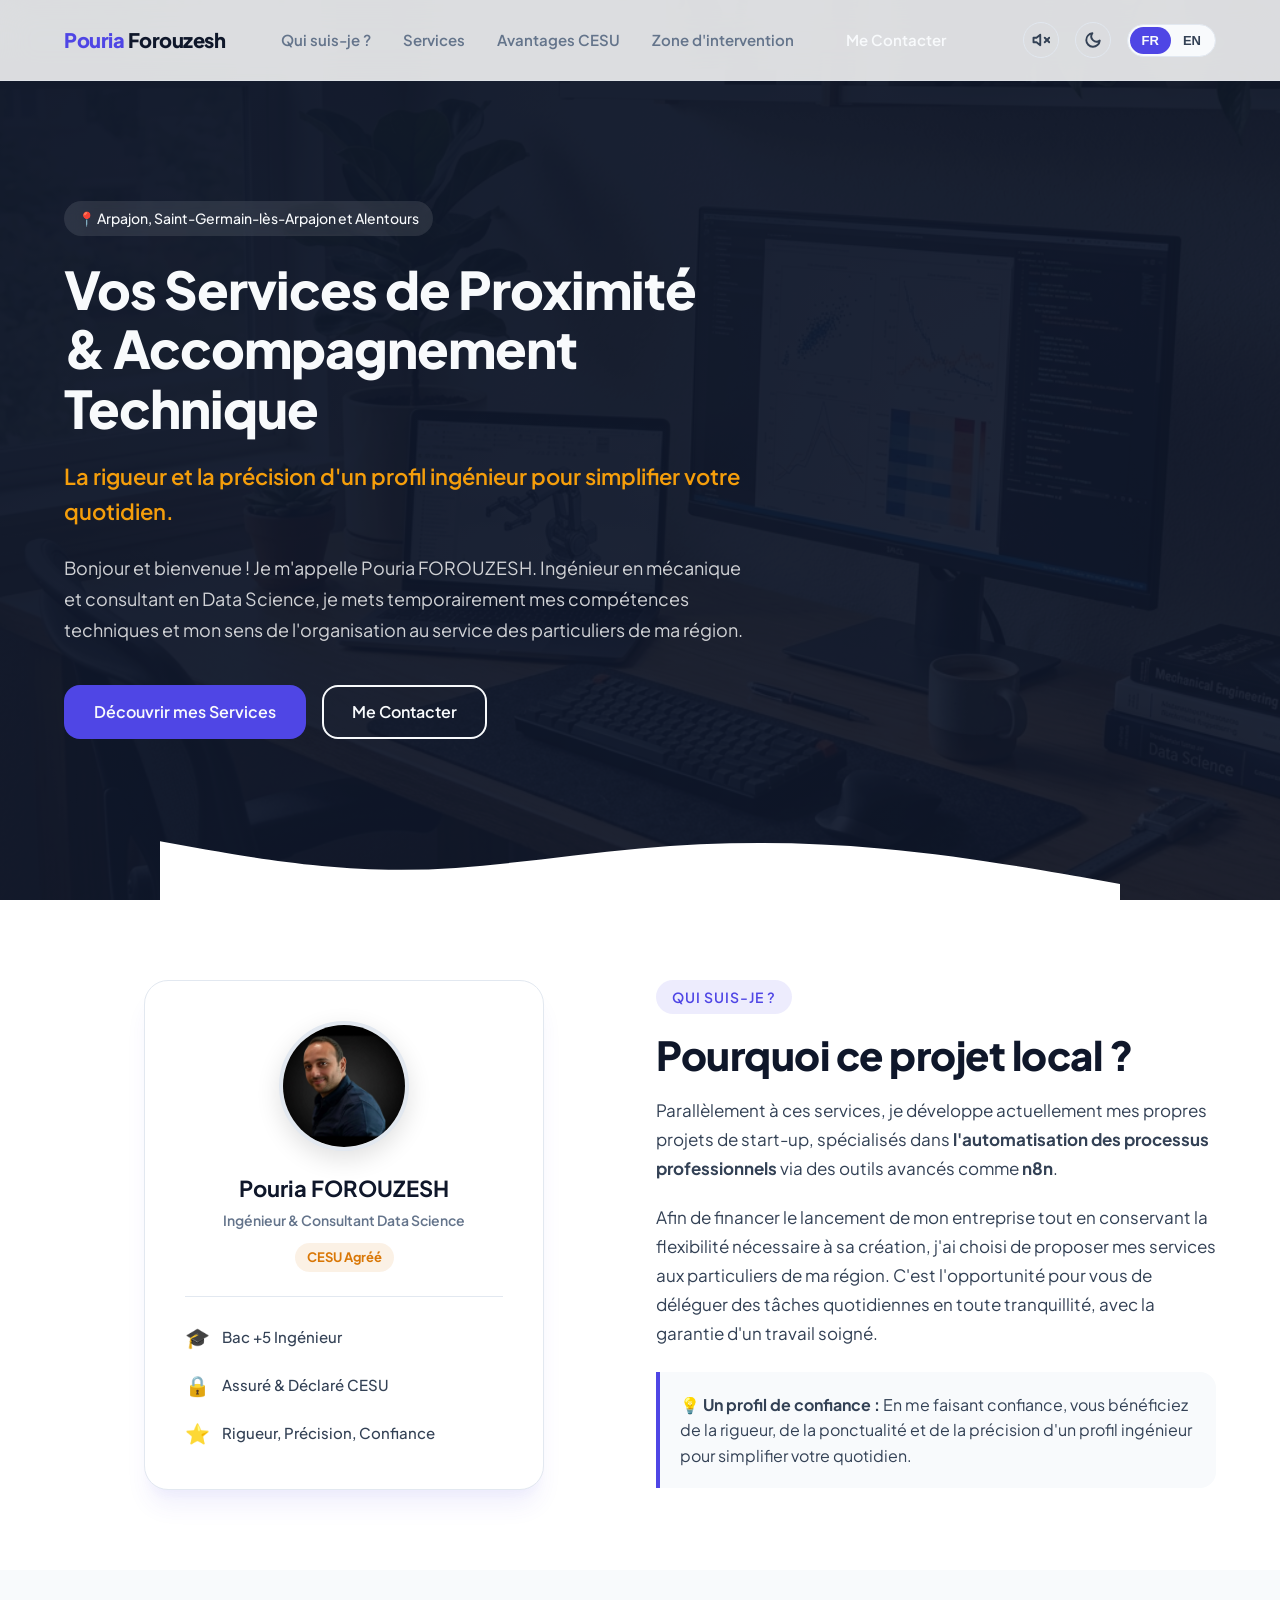
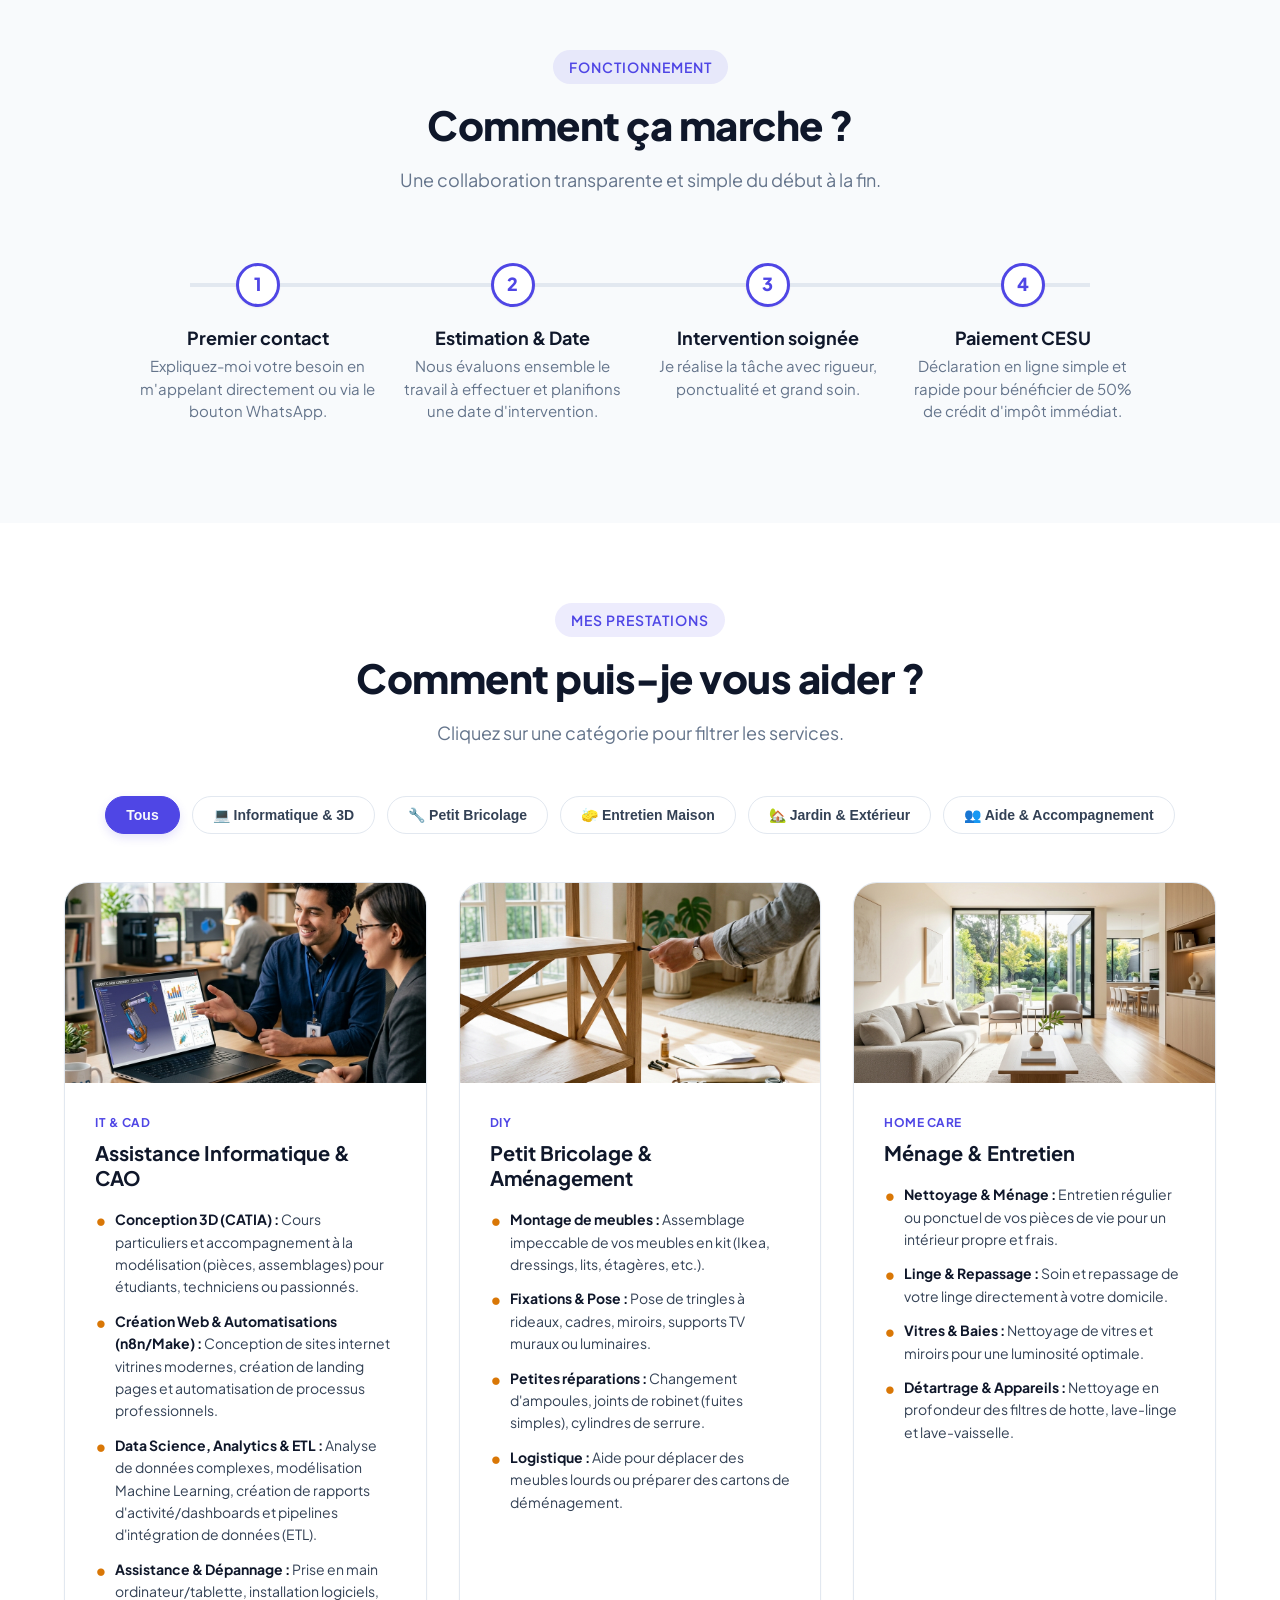
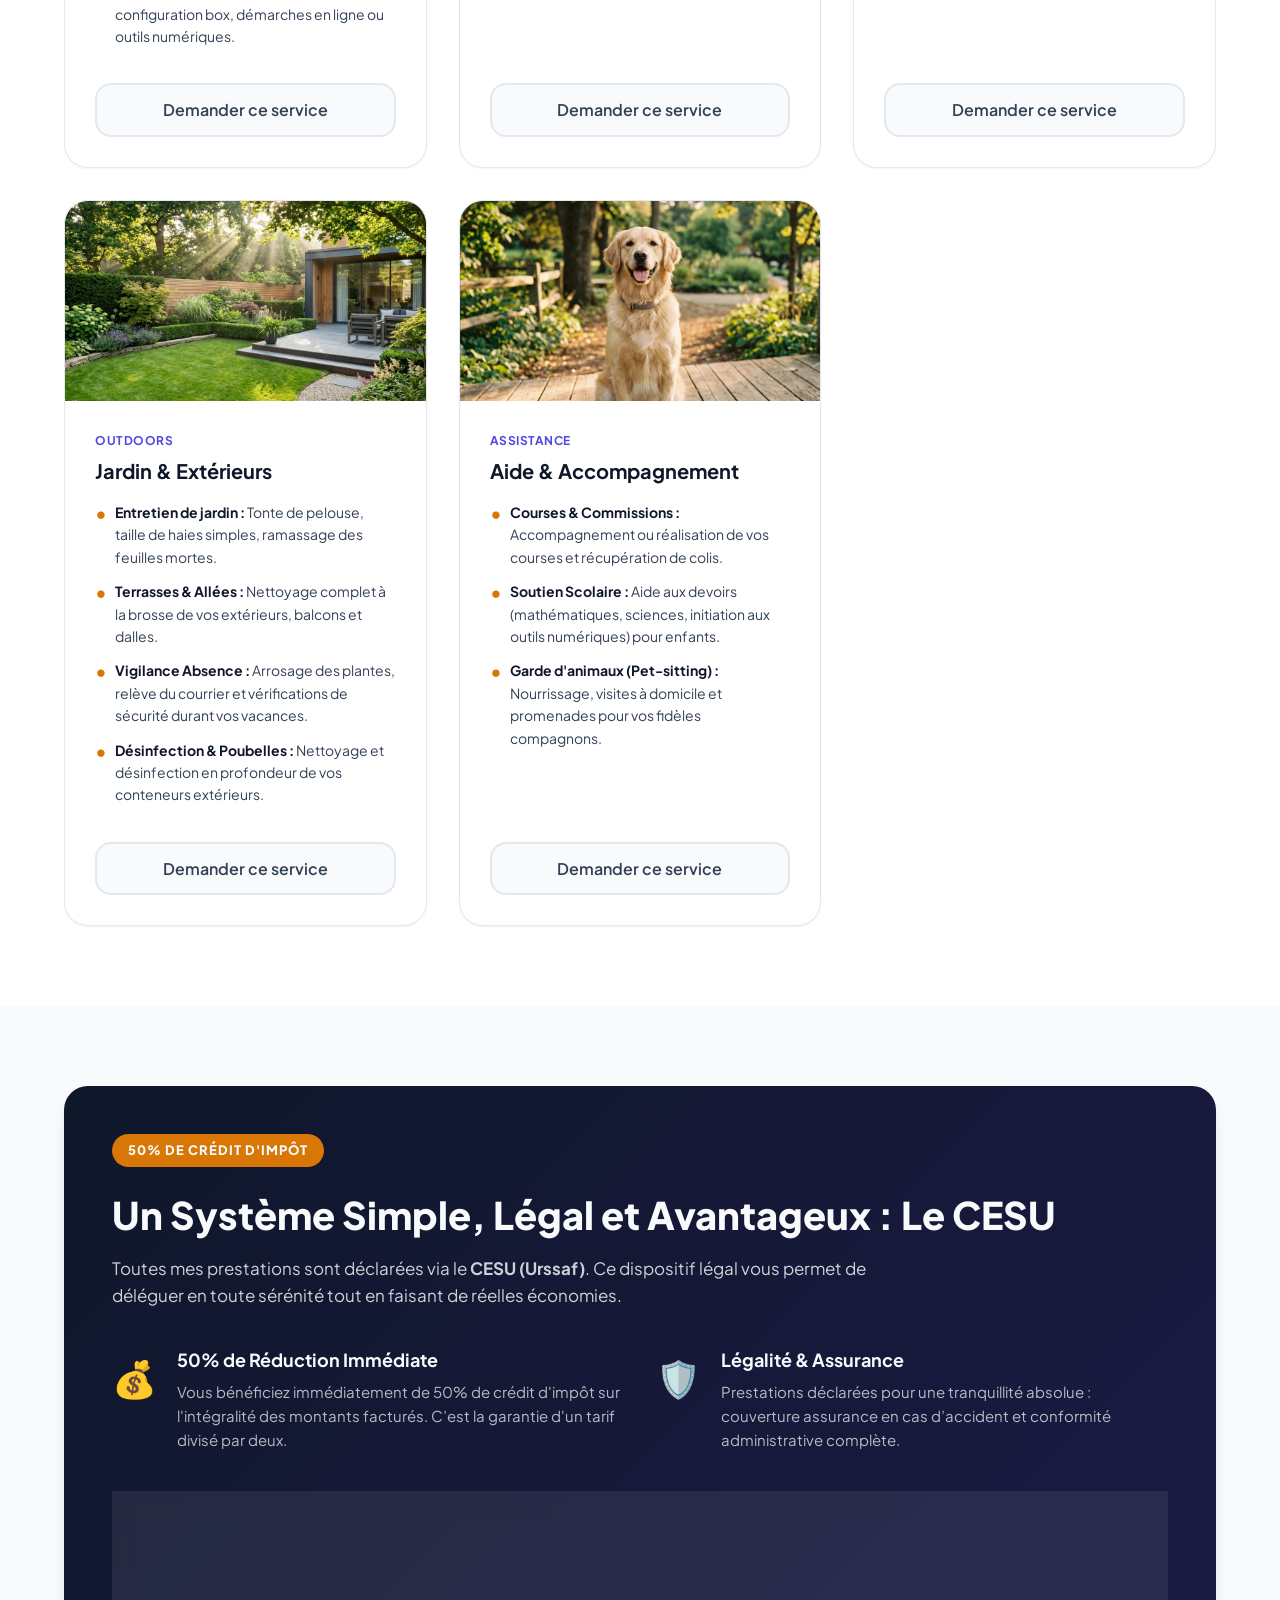
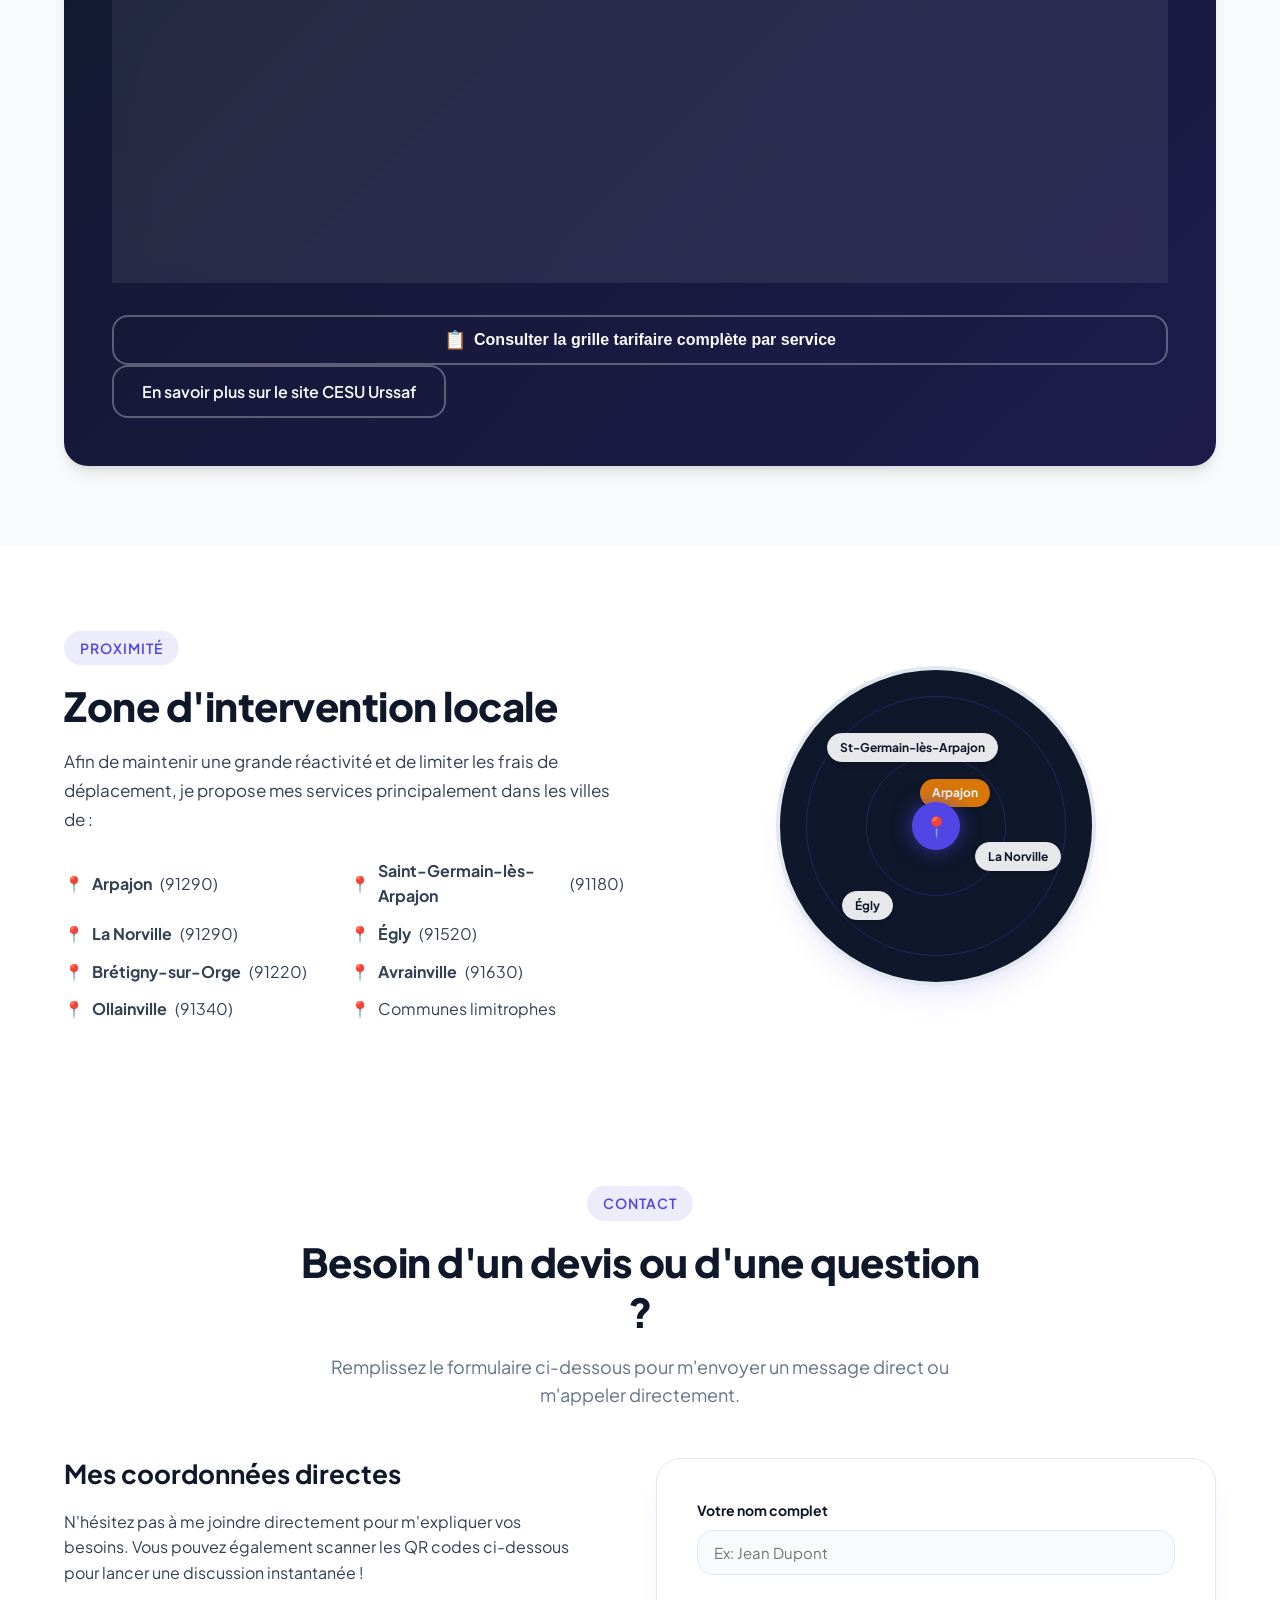
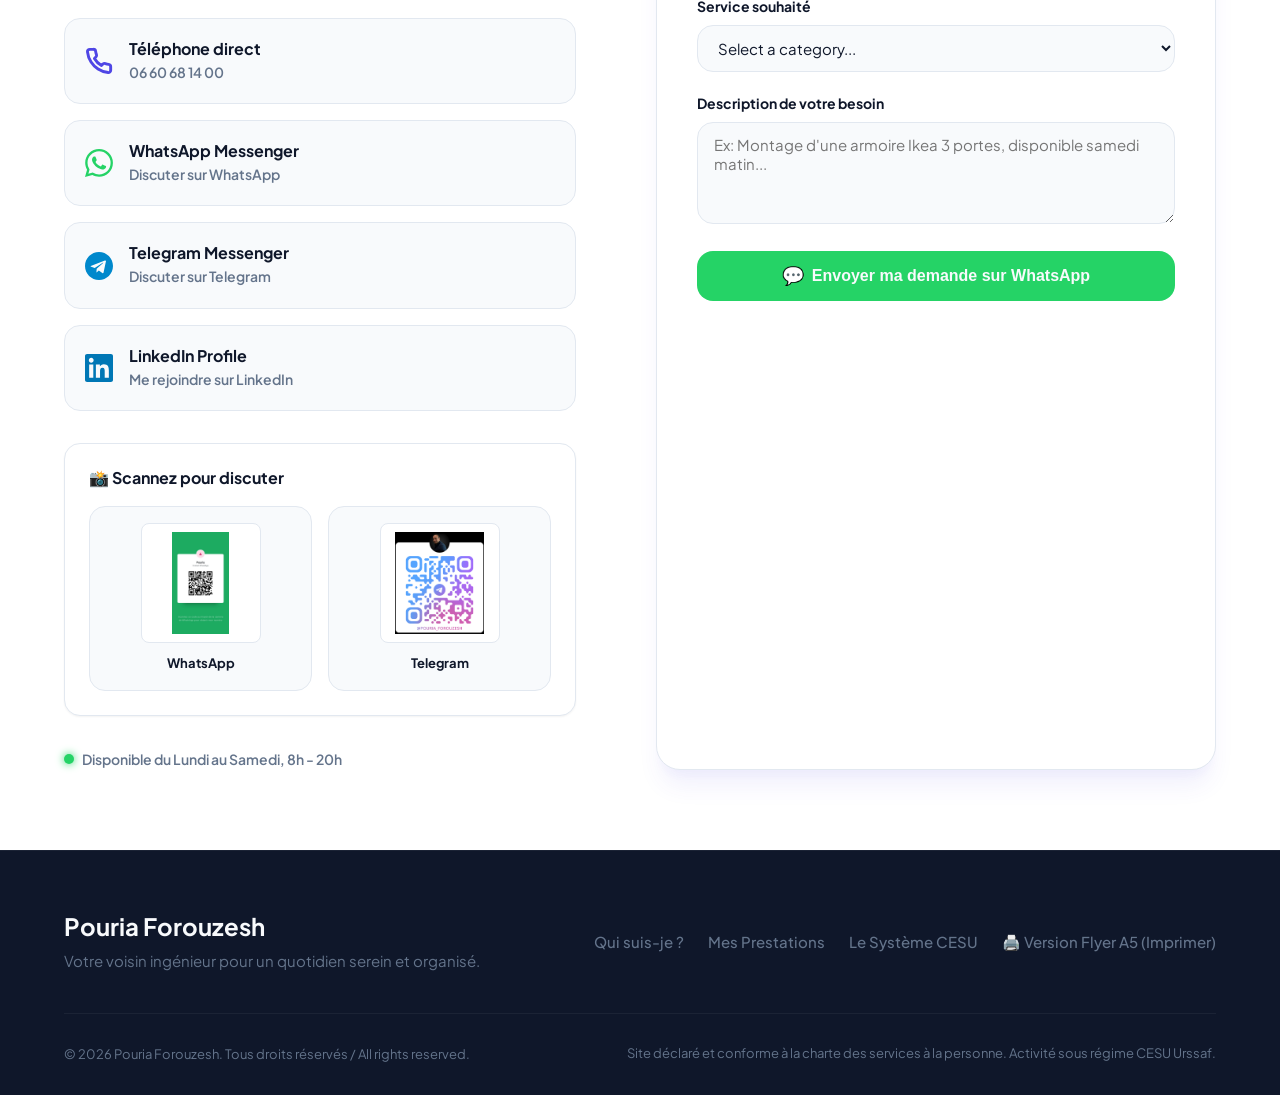
==== index.html @ a8c115af "Add files via upload" ====
<!DOCTYPE html>
<html lang="fr" data-theme="light">
<head>
    <meta charset="UTF-8">
    <meta name="viewport" content="width=device-width, initial-scale=1.0">
    <title>Pouria Forouzesh - Services de Proximité & Accompagnement Technique</title>
    <!-- Meta tags for SEO -->
    <meta name="description" content="Ingénieur en mécanique et Data Scientist proposant des services de proximité : bricolage, assistance informatique, ménage, jardinage et cours CATIA à Arpajon et alentours. 50% de crédit d'impôt (CESU).">
    <meta name="keywords" content="Services à la personne, Bricolage, Informatique, CATIA, Arpajon, Saint-Germain-lès-Arpajon, CESU, Pouria Forouzesh">
    
    <!-- Google Fonts: Plus Jakarta Sans -->
    <link rel="preconnect" href="https://fonts.googleapis.com">
    <link rel="preconnect" href="https://fonts.gstatic.com" crossorigin>
    <link href="https://fonts.googleapis.com/css2?family=Plus+Jakarta+Sans:wght@300;400;500;600;700;800&display=swap" rel="stylesheet">
    
    <!-- Custom CSS -->
    <link rel="stylesheet" href="style.css">
</head>
<body>

    <!-- Background Audio Element (Soft Serene Ambient Track) -->
    <audio id="bg-music" loop>
        <source src="https://www.soundhelix.com/examples/mp3/SoundHelix-Song-8.mp3" type="audio/mpeg">
        <!-- Local fallback path so user can place their own mp3 -->
        <source src="assets/music.mp3" type="audio/mpeg">
    </audio>

    <!-- Header Navigation -->
    <header class="navbar">
        <div class="nav-container">
            <a href="#" class="logo">
                <span class="logo-accent">Pouria</span> Forouzesh
            </a>
            
            <nav class="nav-links">
                <a href="#about" class="lang-fr">Qui suis-je ?</a>
                <a href="#about" class="lang-en">About Me</a>
                
                <a href="#services" class="lang-fr">Services</a>
                <a href="#services" class="lang-en">Services</a>
                
                <a href="#cesu" class="lang-fr">Avantages CESU</a>
                <a href="#cesu" class="lang-en">CESU Benefits</a>
                
                <a href="#area" class="lang-fr">Zone d'intervention</a>
                <a href="#area" class="lang-en">Service Area</a>
                
                <a href="#contact" class="btn btn-sm btn-nav lang-fr">Me Contacter</a>
                <a href="#contact" class="btn btn-sm btn-nav lang-en">Contact Me</a>
            </nav>
            
            <div class="header-controls">
                <!-- Music Player Toggle Button -->
                <button id="music-toggle" class="music-btn" aria-label="Toggle music" onclick="toggleMusic()">
                    <!-- Muted Icon -->
                    <svg class="music-muted-icon" width="18" height="18" viewBox="0 0 24 24" fill="none" stroke="currentColor" stroke-width="2.5" stroke-linecap="round" stroke-linejoin="round">
                        <path d="M11 5L6 9H2v6h4l5 4V5z"></path>
                        <line x1="23" y1="9" x2="17" y2="15"></line>
                        <line x1="17" y1="9" x2="23" y2="15"></line>
                    </svg>
                    <!-- Playing Icon -->
                    <svg class="music-playing-icon" width="18" height="18" viewBox="0 0 24 24" fill="none" stroke="currentColor" stroke-width="2.5" stroke-linecap="round" stroke-linejoin="round">
                        <path d="M11 5L6 9H2v6h4l5 4V5z"></path>
                        <path d="M15.54 8.46a5 5 0 0 1 0 7.07"></path>
                        <path d="M19.07 4.93a10 10 0 0 1 0 14.14"></path>
                    </svg>
                </button>

                <!-- Theme Switcher Button -->
                <button id="theme-toggle" class="theme-btn" aria-label="Toggle theme" onclick="toggleTheme()">
                    <!-- Sun icon for light mode (shown in dark mode) -->
                    <svg class="sun-icon" width="18" height="18" viewBox="0 0 24 24" fill="none" stroke="currentColor" stroke-width="2.5" stroke-linecap="round" stroke-linejoin="round">
                        <circle cx="12" cy="12" r="5"></circle>
                        <line x1="12" y1="1" x2="12" y2="3"></line>
                        <line x1="12" y1="21" x2="12" y2="23"></line>
                        <line x1="4.22" y1="4.22" x2="5.64" y2="5.64"></line>
                        <line x1="18.36" y1="18.36" x2="19.78" y2="19.78"></line>
                        <line x1="1" y1="12" x2="3" y2="12"></line>
                        <line x1="21" y1="12" x2="23" y2="12"></line>
                        <line x1="4.22" y1="19.78" x2="5.64" y2="18.36"></line>
                        <line x1="18.36" y1="5.64" x2="19.78" y2="4.22"></svg>
                    <!-- Moon icon for dark mode (shown in light mode) -->
                    <svg class="moon-icon" width="18" height="18" viewBox="0 0 24 24" fill="none" stroke="currentColor" stroke-width="2.5" stroke-linecap="round" stroke-linejoin="round">
                        <path d="M21 12.79A9 9 0 1 1 11.21 3 7 7 0 0 0 21 12.79z"></path>
                    </svg>
                </button>

                <!-- Language Switcher -->
                <div class="lang-switcher">
                    <button id="lang-fr-btn" class="lang-btn active" onclick="changeLanguage('fr')">FR</button>
                    <button id="lang-en-btn" class="lang-btn" onclick="changeLanguage('en')">EN</button>
                </div>
                
                <!-- Mobile Menu Toggle Button -->
                <button class="mobile-toggle" aria-label="Toggle Menu">
                    <svg width="24" height="24" viewBox="0 0 24 24" fill="none" stroke="currentColor" stroke-width="2" stroke-linecap="round" stroke-linejoin="round">
                        <line x1="3" y1="12" x2="21" y2="12"></line>
                        <line x1="3" y1="6" x2="21" y2="6"></line>
                        <line x1="3" y1="18" x2="21" y2="18"></line>
                    </svg>
                </button>
            </div>
        </div>
    </header>

    <!-- Mobile Navigation Drawer -->
    <div class="mobile-nav">
        <a href="#about" class="lang-fr" onclick="toggleMobileMenu()">Qui suis-je ?</a>
        <a href="#about" class="lang-en" onclick="toggleMobileMenu()">About Me</a>
        
        <a href="#services" class="lang-fr" onclick="toggleMobileMenu()">Services</a>
        <a href="#services" class="lang-en" onclick="toggleMobileMenu()">Services</a>
        
        <a href="#cesu" class="lang-fr" onclick="toggleMobileMenu()">Avantages CESU</a>
        <a href="#cesu" class="lang-en" onclick="toggleMobileMenu()">CESU Benefits</a>
        
        <a href="#area" class="lang-fr" onclick="toggleMobileMenu()">Zone d'intervention</a>
        <a href="#area" class="lang-en" onclick="toggleMobileMenu()">Service Area</a>
        
        <a href="#contact" class="btn lang-fr" onclick="toggleMobileMenu()">Me Contacter</a>
        <a href="#contact" class="btn lang-en" onclick="toggleMobileMenu()">Contact Me</a>
    </div>

    <!-- Hero Section -->
    <section class="hero">
        <div class="hero-bg" style="background-image: linear-gradient(135deg, rgba(15, 23, 42, 0.95) 0%, rgba(15, 23, 42, 0.8) 100%), url('assets/hero.png');"></div>
        <div class="container hero-container">
            <div class="hero-content">
                <div class="hero-badge">
                    <span class="lang-fr">📍 Arpajon, Saint-Germain-lès-Arpajon et Alentours</span>
                    <span class="lang-en">📍 Arpajon, Saint-Germain-lès-Arpajon and Surroundings</span>
                </div>
                
                <h1 class="hero-title lang-fr">Vos Services de Proximité & Accompagnement Technique</h1>
                <h1 class="hero-title lang-en">Your Local Services & Technical Support</h1>
                
                <p class="hero-subtitle lang-fr">La rigueur et la précision d'un profil ingénieur pour simplifier votre quotidien.</p>
                <p class="hero-subtitle lang-en">The rigor and precision of an engineering profile to simplify your daily life.</p>
                
                <p class="hero-text lang-fr">Bonjour et bienvenue ! Je m'appelle Pouria FOROUZESH. Ingénieur en mécanique et consultant en Data Science, je mets temporairement mes compétences techniques et mon sens de l'organisation au service des particuliers de ma région.</p>
                <p class="hero-text lang-en">Hello and welcome! My name is Pouria FOROUZESH. As a mechanical engineer and Data Science consultant, I am temporarily offering my technical skills and organizational sense to support residents in my local area.</p>
                
                <div class="hero-actions">
                    <a href="#services" class="btn btn-primary lang-fr">Découvrir mes Services</a>
                    <a href="#services" class="btn btn-primary lang-en">Discover my Services</a>
                    
                    <a href="#contact" class="btn btn-outline lang-fr">Me Contacter</a>
                    <a href="#contact" class="btn btn-outline lang-en">Contact Me</a>
                </div>
            </div>
        </div>
        <div class="hero-wave">
            <svg viewBox="0 0 1440 120" fill="none" xmlns="http://www.w3.org/2000/svg">
                <path d="M0 32L60 42.7C120 53 240 75 360 74.7C480 75 600 53 720 42.7C840 32 960 32 1080 42.7C1200 53 1320 75 1380 85.3L1440 96V120H1380C1320 120 1200 120 1080 120C960 120 840 120 720 120C600 120 480 120 360 120C240 120 120 120 60 120H0V32Z" fill="var(--bg-color)"/>
            </svg>
        </div>
    </section>

    <!-- About Section (Qui suis-je ?) -->
    <section id="about" class="section about-section">
        <div class="container">
            <div class="grid grid-2">
                <div class="about-visual">
                    <div class="about-card-glow"></div>
                    <div class="about-card">
                        <div class="about-avatar-img">
                            <img class="profile-photo" src="assets/pouria.png" alt="Pouria Forouzesh">
                        </div>
                        <div class="about-credentials">
                            <h3>Pouria FOROUZESH</h3>
                            <p class="lang-fr">Ingénieur & Consultant Data Science</p>
                            <p class="lang-en">Mechanical Engineer & Data Scientist</p>
                            <div class="credentials-badge">CESU Agréé</div>
                        </div>
                        <div class="credentials-details">
                            <div class="detail-item">
                                <span class="detail-icon">🎓</span>
                                <span class="lang-fr">Bac +5 Ingénieur</span>
                                <span class="lang-en">Master of Engineering</span>
                            </div>
                            <div class="detail-item">
                                <span class="detail-icon">🔒</span>
                                <span class="lang-fr">Assuré & Déclaré CESU</span>
                                <span class="lang-en">Insured & Declared CESU</span>
                            </div>
                            <div class="detail-item">
                                <span class="detail-icon">⭐</span>
                                <span class="lang-fr">Rigueur, Précision, Confiance</span>
                                <span class="lang-en">Rigor, Precision, Trust</span>
                            </div>
                        </div>
                    </div>
                </div>
                
                <div class="about-content">
                    <div class="section-badge lang-fr">Qui suis-je ?</div>
                    <div class="section-badge lang-en">Who am I?</div>
                    
                    <h2 class="section-title lang-fr">Pourquoi ce projet local ?</h2>
                    <h2 class="section-title lang-en">Why this local project?</h2>
                    
                    <p class="section-text lang-fr">Parallèlement à ces services, je développe actuellement mes propres projets de start-up, spécialisés dans <strong>l'automatisation des processus professionnels</strong> via des outils avancés comme <strong>n8n</strong>.</p>
                    <p class="section-text lang-en">In parallel with these services, I am currently developing my own startup projects, specializing in <strong>business process automation</strong> using advanced tools like <strong>n8n</strong>.</p>
                    
                    <p class="section-text lang-fr">Afin de financer le lancement de mon entreprise tout en conservant la flexibilité nécessaire à sa création, j'ai choisi de proposer mes services aux particuliers de ma région. C'est l'opportunité pour vous de déléguer des tâches quotidiennes en toute tranquillité, avec la garantie d'un travail soigné.</p>
                    <p class="section-text lang-en">In order to finance the launch of my company while maintaining the flexibility required for its creation, I have chosen to offer my services to residents in my region. This is a great opportunity for you to delegate daily chores with peace of mind, knowing they are in expert hands.</p>
                    
                    <div class="highlight-box">
                        <p class="lang-fr">💡 <strong>Un profil de confiance :</strong> En me faisant confiance, vous bénéficiez de la rigueur, de la ponctualité et de la précision d'un profil ingénieur pour simplifier votre quotidien.</p>
                        <p class="lang-en">💡 <strong>A trustworthy profile:</strong> By placing your trust in me, you benefit from the rigor, punctuality, and precision of an engineering profile to simplify your daily life.</p>
                    </div>
                </div>
            </div>
        </div>
    </section>

    <!-- Timeline / Process Section -->
    <section class="section timeline-section bg-alt">
        <div class="container">
            <div class="section-header">
                <div class="section-badge lang-fr">Fonctionnement</div>
                <div class="section-badge lang-en">How it works</div>
                
                <h2 class="section-title lang-fr">Comment ça marche ?</h2>
                <h2 class="section-title lang-en">Simple 4-Step Process</h2>
                
                <p class="section-subtitle lang-fr">Une collaboration transparente et simple du début à la fin.</p>
                <p class="section-subtitle lang-en">A transparent and straightforward process from start to finish.</p>
            </div>
            
            <div class="timeline-wrapper">
                <div class="timeline-progress"></div>
                <div class="timeline-steps">
                    <!-- Step 1 -->
                    <div class="timeline-step">
                        <div class="step-number">1</div>
                        <h4 class="step-title lang-fr">Premier contact</h4>
                        <h4 class="step-title lang-en">First Contact</h4>
                        <p class="step-desc lang-fr">Expliquez-moi votre besoin en m'appelant directement ou via le bouton WhatsApp.</p>
                        <p class="step-desc lang-en">Explain your needs by calling me directly or using the WhatsApp form below.</p>
                    </div>
                    <!-- Step 2 -->
                    <div class="timeline-step">
                        <div class="step-number">2</div>
                        <h4 class="step-title lang-fr">Estimation & Date</h4>
                        <h4 class="step-title lang-en">Estimation & Date</h4>
                        <p class="step-desc lang-fr">Nous évaluons ensemble le travail à effectuer et planifions une date d'intervention.</p>
                        <p class="step-desc lang-en">We evaluate the work together and schedule a flexible date at your convenience.</p>
                    </div>
                    <!-- Step 3 -->
                    <div class="timeline-step">
                        <div class="step-number">3</div>
                        <h4 class="step-title lang-fr">Intervention soignée</h4>
                        <h4 class="step-title lang-en">Meticulous Work</h4>
                        <p class="step-desc lang-fr">Je réalise la tâche avec rigueur, ponctualité et grand soin.</p>
                        <p class="step-desc lang-en">I execute the task with standard engineering precision and great care.</p>
                    </div>
                    <!-- Step 4 -->
                    <div class="timeline-step">
                        <div class="step-number">4</div>
                        <h4 class="step-title lang-fr">Paiement CESU</h4>
                        <h4 class="step-title lang-en">CESU Payment</h4>
                        <p class="step-desc lang-fr">Déclaration en ligne simple et rapide pour bénéficier de 50% de crédit d'impôt immédiat.</p>
                        <p class="step-desc lang-en">Simple online registration to benefit from an immediate 50% tax credit.</p>
                    </div>
                </div>
            </div>
        </div>
    </section>

    <!-- Services Section -->
    <section id="services" class="section services-section">
        <div class="container">
            <div class="section-header">
                <div class="section-badge lang-fr">Mes Prestations</div>
                <div class="section-badge lang-en">My Services</div>
                
                <h2 class="section-title lang-fr">Comment puis-je vous aider ?</h2>
                <h2 class="section-title lang-en">How can I help you?</h2>
                
                <p class="section-subtitle lang-fr">Cliquez sur une catégorie pour filtrer les services.</p>
                <p class="section-subtitle lang-en">Click on a category to filter the services.</p>
            </div>
            
            <!-- Category Filter Controls -->
            <div class="services-filter">
                <button class="filter-btn active" data-filter="all">
                    <span class="lang-fr">Tous</span><span class="lang-en">All</span>
                </button>
                <button class="filter-btn" data-filter="tech">
                    <span class="lang-fr">💻 Informatique & 3D</span><span class="lang-en">💻 IT & 3D Design</span>
                </button>
                <button class="filter-btn" data-filter="diy">
                    <span class="lang-fr">🔧 Petit Bricolage</span><span class="lang-en">🔧 DIY & Fitting</span>
                </button>
                <button class="filter-btn" data-filter="cleaning">
                    <span class="lang-fr">🧽 Entretien Maison</span><span class="lang-en">🧽 Cleaning & Care</span>
                </button>
                <button class="filter-btn" data-filter="garden">
                    <span class="lang-fr">🏡 Jardin & Extérieur</span><span class="lang-en">🏡 Garden & Outdoors</span>
                </button>
                <button class="filter-btn" data-filter="help">
                    <span class="lang-fr">👥 Aide & Accompagnement</span><span class="lang-en">👥 Assistance & Pets</span>
                </button>
            </div>
            
            <!-- Services Grid -->
            <div class="services-grid">
                
                <!-- 1. Formations & Assistance Informatique -->
                <div class="service-card" data-category="tech">
                    <div class="service-img" style="background-image: url('assets/service_it.png');"></div>
                    <div class="service-body">
                        <div class="service-category-tag">IT & CAD</div>
                        
                        <h3 class="service-card-title lang-fr">Assistance Informatique & CAO</h3>
                        <h3 class="service-card-title lang-en">IT Assistance & CAD</h3>
                        
                        <ul class="service-list">
                            <li>
                                <strong class="lang-fr">Conception 3D (CATIA) :</strong>
                                <strong class="lang-en">3D Design (CATIA):</strong>
                                <span class="lang-fr">Cours particuliers et accompagnement à la modélisation (pièces, assemblages) pour étudiants, techniciens ou passionnés.</span>
                                <span class="lang-en">Private tutoring and guidance in 3D modeling (parts, assemblies) for students, technicians, or hobbyists.</span>
                            </li>
                            <li>
                                <strong class="lang-fr">Création Web & Automatisations (n8n/Make) :</strong>
                                <strong class="lang-en">Web Design & Automations (n8n/Make):</strong>
                                <span class="lang-fr">Conception de sites internet vitrines modernes, création de landing pages et automatisation de processus professionnels.</span>
                                <span class="lang-en">Design of modern showcase websites, landing pages, and business workflow automations.</span>
                            </li>
                            <li>
                                <strong class="lang-fr">Data Science, Analytics & ETL :</strong>
                                <strong class="lang-en">Data Science, Analytics & ETL:</strong>
                                <span class="lang-fr">Analyse de données complexes, modélisation Machine Learning, création de rapports d'activité/dashboards et pipelines d'intégration de données (ETL).</span>
                                <span class="lang-en">Complex data analysis, Machine Learning modeling, dashboarding/reporting, and data integration pipelines (ETL).</span>
                            </li>
                            <li>
                                <strong class="lang-fr">Assistance & Dépannage :</strong>
                                <strong class="lang-en">Support & Troubleshooting:</strong>
                                <span class="lang-fr">Prise en main ordinateur/tablette, installation logiciels, configuration box, démarches en ligne ou outils numériques.</span>
                                <span class="lang-en">Computer/tablet setup, software installation, internet box configuration, online administrative support, or digital tools.</span>
                            </li>
                        </ul>
                        
                        <a href="#contact" class="btn btn-card lang-fr" onclick="selectService('Assistance Informatique & CAO / IT & CAD Assistance')">Demander ce service</a>
                        <a href="#contact" class="btn btn-card lang-en" onclick="selectService('Assistance Informatique & CAO / IT & CAD Assistance')">Request this service</a>
                    </div>
                </div>

                <!-- 2. Petit Bricolage & Aménagement -->
                <div class="service-card" data-category="diy">
                    <div class="service-img" style="background-image: url('assets/service_diy.png');"></div>
                    <div class="service-body">
                        <div class="service-category-tag">DIY</div>
                        
                        <h3 class="service-card-title lang-fr">Petit Bricolage & Aménagement</h3>
                        <h3 class="service-card-title lang-en">Small DIY & Fitting</h3>
                        
                        <ul class="service-list">
                            <li>
                                <strong class="lang-fr">Montage de meubles :</strong>
                                <strong class="lang-en">Furniture assembly:</strong>
                                <span class="lang-fr">Assemblage impeccable de vos meubles en kit (Ikea, dressings, lits, étagères, etc.).</span>
                                <span class="lang-en">Flawless assembly of flat-pack furniture (Ikea, closets, beds, shelves, etc.).</span>
                            </li>
                            <li>
                                <strong class="lang-fr">Fixations & Pose :</strong>
                                <strong class="lang-en">Fixings & Installations:</strong>
                                <span class="lang-fr">Pose de tringles à rideaux, cadres, miroirs, supports TV muraux ou luminaires.</span>
                                <span class="lang-en">Hanging curtain rods, frames, mirrors, TV wall mounts, or light fixtures.</span>
                            </li>
                            <li>
                                <strong class="lang-fr">Petites réparations :</strong>
                                <strong class="lang-en">Small repairs:</strong>
                                <span class="lang-fr">Changement d'ampoules, joints de robinet (fuites simples), cylindres de serrure.</span>
                                <span class="lang-en">Replacing light bulbs, tap washers (simple leaks), lock cylinders.</span>
                            </li>
                            <li>
                                <strong class="lang-fr">Logistique :</strong>
                                <strong class="lang-en">Logistics:</strong>
                                <span class="lang-fr">Aide pour déplacer des meubles lourds ou préparer des cartons de déménagement.</span>
                                <span class="lang-en">Help moving heavy furniture or preparing moving boxes.</span>
                            </li>
                        </ul>
                        
                        <a href="#contact" class="btn btn-card lang-fr" onclick="selectService('Petit Bricolage & Aménagement / Small DIY')">Demander ce service</a>
                        <a href="#contact" class="btn btn-card lang-en" onclick="selectService('Petit Bricolage & Aménagement / Small DIY')">Request this service</a>
                    </div>
                </div>

                <!-- 3. Ménage & Entretien de la Maison -->
                <div class="service-card" data-category="cleaning">
                    <div class="service-img" style="background-image: url('assets/service_cleaning.png');"></div>
                    <div class="service-body">
                        <div class="service-category-tag">Home Care</div>
                        
                        <h3 class="service-card-title lang-fr">Ménage & Entretien</h3>
                        <h3 class="service-card-title lang-en">Home Cleaning & Care</h3>
                        
                        <ul class="service-list">
                            <li>
                                <strong class="lang-fr">Nettoyage & Ménage :</strong>
                                <strong class="lang-en">Regular Cleaning:</strong>
                                <span class="lang-fr">Entretien régulier ou ponctuel de vos pièces de vie pour un intérieur propre et frais.</span>
                                <span class="lang-en">Regular or one-off maintenance of your living spaces for a clean interior.</span>
                            </li>
                            <li>
                                <strong class="lang-fr">Linge & Repassage :</strong>
                                <strong class="lang-en">Laundry & Ironing:</strong>
                                <span class="lang-fr">Soin et repassage de votre linge directement à votre domicile.</span>
                                <span class="lang-en">Washing and ironing care for your linen directly at your home.</span>
                            </li>
                            <li>
                                <strong class="lang-fr">Vitres & Baies :</strong>
                                <strong class="lang-en">Windows & Glass:</strong>
                                <span class="lang-fr">Nettoyage de vitres et miroirs pour une luminosité optimale.</span>
                                <span class="lang-en">Cleaning windows, glass surfaces, and mirrors for maximum light.</span>
                            </li>
                            <li>
                                <strong class="lang-fr">Détartrage & Appareils :</strong>
                                <strong class="lang-en">Appliance maintenance:</strong>
                                <span class="lang-fr">Nettoyage en profondeur des filtres de hotte, lave-linge et lave-vaisselle.</span>
                                <span class="lang-en">Deep cleaning and descaling of filters, washing machines, and dishwashers.</span>
                            </li>
                        </ul>
                        
                        <a href="#contact" class="btn btn-card lang-fr" onclick="selectService('Ménage & Entretien / Home Cleaning')">Demander ce service</a>
                        <a href="#contact" class="btn btn-card lang-en" onclick="selectService('Ménage & Entretien / Home Cleaning')">Request this service</a>
                    </div>
                </div>

                <!-- 4. Jardin, Extérieurs & Absences -->
                <div class="service-card" data-category="garden">
                    <div class="service-img" style="background-image: url('assets/service_gardening.png');"></div>
                    <div class="service-body">
                        <div class="service-category-tag">Outdoors</div>
                        
                        <h3 class="service-card-title lang-fr">Jardin & Extérieurs</h3>
                        <h3 class="service-card-title lang-en">Garden & Outdoors</h3>
                        
                        <ul class="service-list">
                            <li>
                                <strong class="lang-fr">Entretien de jardin :</strong>
                                <strong class="lang-en">Garden care:</strong>
                                <span class="lang-fr">Tonte de pelouse, taille de haies simples, ramassage des feuilles mortes.</span>
                                <span class="lang-en">Mowing lawns, simple hedge trimming, and clearing dead leaves.</span>
                            </li>
                            <li>
                                <strong class="lang-fr">Terrasses & Allées :</strong>
                                <strong class="lang-en">Terraces & Pathways:</strong>
                                <span class="lang-fr">Nettoyage complet à la brosse de vos extérieurs, balcons et dalles.</span>
                                <span class="lang-en">Thorough brush cleaning of balconies, terraces, and backyard pathways.</span>
                            </li>
                            <li>
                                <strong class="lang-fr">Vigilance Absence :</strong>
                                <strong class="lang-en">Holiday Watch:</strong>
                                <span class="lang-fr">Arrosage des plantes, relève du courrier et vérifications de sécurité durant vos vacances.</span>
                                <span class="lang-en">Watering house plants, collecting mail, and checking home security during your holidays.</span>
                            </li>
                            <li>
                                <strong class="lang-fr">Désinfection & Poubelles :</strong>
                                <strong class="lang-en">Trash Can Hygiene:</strong>
                                <span class="lang-fr">Nettoyage et désinfection en profondeur de vos conteneurs extérieurs.</span>
                                <span class="lang-en">Deep cleaning and sanitization of your outdoor bins.</span>
                            </li>
                        </ul>
                        
                        <a href="#contact" class="btn btn-card lang-fr" onclick="selectService('Jardin & Extérieurs / Garden & Outdoors')">Demander ce service</a>
                        <a href="#contact" class="btn btn-card lang-en" onclick="selectService('Jardin & Extérieurs / Garden & Outdoors')">Request this service</a>
                    </div>
                </div>

                <!-- 5. Aide & Accompagnement -->
                <div class="service-card" data-category="help">
                    <div class="service-img" style="background-image: url('assets/service_petsitting.png');"></div>
                    <div class="service-body">
                        <div class="service-category-tag">Assistance</div>
                        
                        <h3 class="service-card-title lang-fr">Aide & Accompagnement</h3>
                        <h3 class="service-card-title lang-en">Assistance & Support</h3>
                        
                        <ul class="service-list">
                            <li>
                                <strong class="lang-fr">Courses & Commissions :</strong>
                                <strong class="lang-en">Errands & Delivery:</strong>
                                <span class="lang-fr">Accompagnement ou réalisation de vos courses et récupération de colis.</span>
                                <span class="lang-en">Accompanying you or running grocery runs, and picking up packages.</span>
                            </li>
                            <li>
                                <strong class="lang-fr">Soutien Scolaire :</strong>
                                <strong class="lang-en">Academic Tutoring:</strong>
                                <span class="lang-fr">Aide aux devoirs (mathématiques, sciences, initiation aux outils numériques) pour enfants.</span>
                                <span class="lang-en">Homework support (mathematics, science, introduction to IT tools) for children.</span>
                            </li>
                            <li>
                                <strong class="lang-fr">Garde d'animaux (Pet-sitting) :</strong>
                                <strong class="lang-en">Pet Sitting:</strong>
                                <span class="lang-fr">Nourrissage, visites à domicile et promenades pour vos fidèles compagnons.</span>
                                <span class="lang-en">Home visits, feeding, and daily walking for your beloved pets.</span>
                            </li>
                        </ul>
                        
                        <a href="#contact" class="btn btn-card lang-fr" onclick="selectService('Aide & Accompagnement / Local Assistance')">Demander ce service</a>
                        <a href="#contact" class="btn btn-card lang-en" onclick="selectService('Aide & Accompagnement / Local Assistance')">Request this service</a>
                    </div>
                </div>
                
            </div>
        </div>
    </section>

    <!-- CESU Advantages & Calculator Section -->
    <section id="cesu" class="section cesu-section bg-alt">
        <div class="container">
            <div class="cesu-card">
                <div class="cesu-badge">50% de crédit d'impôt</div>
                
                <h2 class="cesu-title lang-fr">Un Système Simple, Légal et Avantageux : Le CESU</h2>
                <h2 class="cesu-title lang-en">A Simple, Legal, and Smart System: CESU</h2>
                
                <p class="cesu-text lang-fr">Toutes mes prestations sont déclarées via le <strong>CESU (Urssaf)</strong>. Ce dispositif légal vous permet de déléguer en toute sérénité tout en faisant de réelles économies.</p>
                <p class="cesu-text lang-en">All my services are declared through the <strong>CESU (Urssaf)</strong>. This legal framework lets you delegate your tasks with peace of mind while securing real savings.</p>
                
                <div class="grid grid-2 cesu-features">
                    <div class="cesu-feature-item">
                        <span class="feature-icon">💰</span>
                        <div>
                            <h4 class="lang-fr">50% de Réduction Immédiate</h4>
                            <h4 class="lang-en">Immediate 50% Tax Credit</h4>
                            <p class="lang-fr">Vous bénéficiez immédiatement de 50% de crédit d'impôt sur l'intégralité des montants facturés. C’est la garantie d'un tarif divisé par deux.</p>
                            <p class="lang-en">You instantly benefit from a 50% tax credit on the entire invoiced amount. Your final cost is literally cut in half.</p>
                        </div>
                    </div>
                    <div class="cesu-feature-item">
                        <span class="feature-icon">🛡️</span>
                        <div>
                            <h4 class="lang-fr">Légalité & Assurance</h4>
                            <h4 class="lang-en">100% Legal & Insured</h4>
                            <p class="lang-fr">Prestations déclarées pour une tranquillité absolue : couverture assurance en cas d’accident et conformité administrative complète.</p>
                            <p class="lang-en">Services are fully declared, granting you full coverage, legal compliance, and total administrative ease.</p>
                        </div>
                    </div>
                </div>

                <!-- Interactive Savings Calculator -->
                <div class="calculator-wrapper">
                    <div class="calculator-container">
                        <h3 class="calculator-title">
                            <span class="lang-fr">🧮 Estimez vos coûts et économies</span>
                            <span class="lang-en">🧮 Estimate your costs & savings</span>
                        </h3>
                        <div class="calculator-grid">
                            <div class="calculator-inputs">
                                <div class="calc-group">
                                    <label class="calc-label">
                                        <span class="lang-fr">Catégorie de Prestation :</span>
                                        <span class="lang-en">Service Category:</span>
                                    </label>
                                    <div class="calc-radio-group">
                                        <label class="calc-radio-label">
                                            <input type="radio" name="calc-service" value="tech" checked onchange="calculateSavings()">
                                            <span class="lang-fr">💻 Informatique/CATIA (30€/h)</span>
                                            <span class="lang-en">💻 IT Support/CATIA (30€/h)</span>
                                        </label>
                                        <label class="calc-radio-label">
                                            <input type="radio" name="calc-service" value="general" onchange="calculateSavings()">
                                            <span class="lang-fr">🔧 Bricolage/Jardin/Ménage (24€/h)</span>
                                            <span class="lang-en">🔧 DIY/Garden/Cleaning (24€/h)</span>
                                        </label>
                                    </div>
                                </div>
                                <div class="calc-group">
                                    <label for="calc-hours" class="calc-label">
                                        <span class="lang-fr">Heures prévues par mois :</span>
                                        <span class="lang-en">Estimated hours per month:</span>
                                        <span id="hours-display" class="hours-badge">10h</span>
                                    </label>
                                    <input type="range" id="calc-hours" min="2" max="40" value="10" class="calc-slider" oninput="calculateSavings()">
                                </div>
                            </div>
                            
                            <div class="calculator-outputs">
                                <div class="output-row">
                                    <span class="output-lbl lang-fr">Tarif horaire standard</span>
                                    <span class="output-lbl lang-en">Standard hourly rate</span>
                                    <span id="rate-standard" class="output-val">30€/h</span>
                                </div>
                                <div class="output-row">
                                    <span class="output-lbl lang-fr">Tarif net (après 50% d'impôt)</span>
                                    <span class="output-lbl lang-en">Net rate (after 50% credit)</span>
                                    <span id="rate-net" class="output-val net-val">15€/h</span>
                                </div>
                                <div class="calc-divider"></div>
                                <div class="output-row total-row">
                                    <span class="output-lbl lang-fr">Votre coût mensuel réel</span>
                                    <span class="output-lbl lang-en">Your real monthly cost</span>
                                    <span id="cost-net" class="output-val total-val">150€</span>
                                </div>
                                <div class="savings-pill">
                                    <span class="lang-fr">🔥 Économie mensuelle : <strong><span id="savings-amount">150</span>€</strong></span>
                                    <span class="lang-en">🔥 Monthly savings: <strong><span id="savings-amount-en">150</span>€</strong></span>
                                </div>
                            </div>
                        </div>
                    </div>
                </div>

                <!-- Collapsible Detailed Pricing Grid Section -->
                <div class="pricing-grid-toggle">
                    <button class="btn btn-outline-light btn-block" onclick="togglePricingGrid()">
                        <span class="btn-icon">📋</span>
                        <span class="lang-fr">Consulter la grille tarifaire complète par service</span>
                        <span class="lang-en">Consult the complete price list by service</span>
                    </button>
                </div>

                <div id="pricing-grid-details" class="pricing-grid-details">
                    <div class="pricing-grid-inner">
                        
                        <!-- 1. Informatique & CAO -->
                        <div class="price-cat-card">
                            <h4 class="price-cat-title">💻 Informatique & CAO (Tech & Training)</h4>
                            <div class="price-list-rows">
                                <div class="price-row">
                                    <div class="price-name">
                                        <span class="lang-fr">Création de Sites Web (Showcase / Vitrine)</span>
                                        <span class="lang-en">Website Design & Development</span>
                                    </div>
                                    <div class="price-vals">
                                        <span class="p-std">35 - 55€/h</span>
                                        <span class="p-cesu">CESU : 17.5 - 27.5€/h</span>
                                    </div>
                                </div>
                                <div class="price-row">
                                    <div class="price-name">
                                        <span class="lang-fr">Automatisation de processus (n8n, Make)</span>
                                        <span class="lang-en">Workflow Automation (n8n, Make)</span>
                                    </div>
                                    <div class="price-vals">
                                        <span class="p-std">35 - 55€/h</span>
                                        <span class="p-cesu">CESU : 17.5 - 27.5€/h</span>
                                    </div>
                                </div>
                                <div class="price-row">
                                    <div class="price-name">
                                        <span class="lang-fr">Data Science, Analytics & Pipelines ETL</span>
                                        <span class="lang-en">Data Science, Analytics & ETL Pipelines</span>
                                    </div>
                                    <div class="price-vals">
                                        <span class="p-std">50 - 80€/h</span>
                                        <span class="p-cesu">CESU : 25 - 40€/h</span>
                                    </div>
                                </div>
                                <div class="price-row">
                                    <div class="price-name">
                                        <span class="lang-fr">Cours CAO CATIA (Modélisation 3D)</span>
                                        <span class="lang-en">CATIA 3D Design Tutoring</span>
                                    </div>
                                    <div class="price-vals">
                                        <span class="p-std">30 - 45€/h</span>
                                        <span class="p-cesu">CESU : 15 - 22.5€/h</span>
                                    </div>
                                </div>
                                <div class="price-row">
                                    <div class="price-name">
                                        <span class="lang-fr">Dépannage PC & Réglage Box Internet</span>
                                        <span class="lang-en">PC Assistance & Internet Box Setup</span>
                                    </div>
                                    <div class="price-vals">
                                        <span class="p-std">25 - 35€/h</span>
                                        <span class="p-cesu">CESU : 12.5 - 17.5€/h</span>
                                    </div>
                                </div>
                                <div class="price-row">
                                    <div class="price-name">
                                        <span class="lang-fr">Assistance démarches administratives</span>
                                        <span class="lang-en">Online Administrative Support</span>
                                    </div>
                                    <div class="price-vals">
                                        <span class="p-std">20 - 30€/h</span>
                                        <span class="p-cesu">CESU : 10 - 15€/h</span>
                                    </div>
                                </div>
                            </div>
                        </div>

                        <!-- 2. Petit Bricolage -->
                        <div class="price-cat-card">
                            <h4 class="price-cat-title">🔧 Petit Bricolage & Logistique (DIY)</h4>
                            <div class="price-list-rows">
                                <div class="price-row">
                                    <div class="price-name">
                                        <span class="lang-fr">Montage de meubles en kit (Ikea, etc.)</span>
                                        <span class="lang-en">Flat-pack furniture assembly</span>
                                    </div>
                                    <div class="price-vals">
                                        <span class="p-std">20 - 30€/h <small>(ou Forfait 40-80€)</small></span>
                                        <span class="p-cesu">CESU : 10 - 15€/h</span>
                                    </div>
                                </div>
                                <div class="price-row">
                                    <div class="price-name">
                                        <span class="lang-fr">Pose luminaires / tringles / miroirs</span>
                                        <span class="lang-en">Hanging lights, curtain rods, mirrors</span>
                                    </div>
                                    <div class="price-vals">
                                        <span class="p-std">20 - 35€ / pose</span>
                                        <span class="p-cesu">CESU : 10 - 17.5€ / pose</span>
                                    </div>
                                </div>
                                <div class="price-row">
                                    <div class="price-name">
                                        <span class="lang-fr">Changement cylindre serrure</span>
                                        <span class="lang-en">Lock cylinder replacement</span>
                                    </div>
                                    <div class="price-vals">
                                        <span class="p-std">30 - 40€ forfait</span>
                                        <span class="p-cesu">CESU : 15 - 20€ forfait</span>
                                    </div>
                                </div>
                                <div class="price-row">
                                    <div class="price-name">
                                        <span class="lang-fr">Petits dépannages de plomberie (joints...)</span>
                                        <span class="lang-en">Small plumbing repairs (washers, leaks)</span>
                                    </div>
                                    <div class="price-vals">
                                        <span class="p-std">25 - 35€ forfait</span>
                                        <span class="p-cesu">CESU : 12.5 - 17.5€ forfait</span>
                                    </div>
                                </div>
                                <div class="price-row">
                                    <div class="price-name">
                                        <span class="lang-fr">Aide logistique & préparation cartons</span>
                                        <span class="lang-en">Moving support & boxes prep</span>
                                    </div>
                                    <div class="price-vals">
                                        <span class="p-std">18 - 25€/h</span>
                                        <span class="p-cesu">CESU : 9 - 12.5€/h</span>
                                    </div>
                                </div>
                                <div class="price-row">
                                    <div class="price-name">
                                        <span class="lang-fr">Entretien divers (charnières, enlever colle)</span>
                                        <span class="lang-en">Minor maintenance (hinges, glue removal)</span>
                                    </div>
                                    <div class="price-vals">
                                        <span class="p-std">15 - 22€/h</span>
                                        <span class="p-cesu">CESU : 7.5 - 11€/h</span>
                                    </div>
                                </div>
                            </div>
                        </div>

                        <!-- 3. Ménage -->
                        <div class="price-cat-card">
                            <h4 class="price-cat-title">🧽 Ménage & Entretien de la Maison</h4>
                            <div class="price-list-rows">
                                <div class="price-row">
                                    <div class="price-name">
                                        <span class="lang-fr">Nettoyage régulier & entretien pièces</span>
                                        <span class="lang-en">Regular cleaning of living spaces</span>
                                    </div>
                                    <div class="price-vals">
                                        <span class="p-std">15 - 17€/h</span>
                                        <span class="p-cesu">CESU : 7.5 - 8.5€/h</span>
                                    </div>
                                </div>
                                <div class="price-row">
                                    <div class="price-name">
                                        <span class="lang-fr">Soin du linge & repassage à domicile</span>
                                        <span class="lang-en">Ironing & laundry care at home</span>
                                    </div>
                                    <div class="price-vals">
                                        <span class="p-std">15 - 18€/h</span>
                                        <span class="p-cesu">CESU : 7.5 - 9€/h</span>
                                    </div>
                                </div>
                                <div class="price-row">
                                    <div class="price-name">
                                        <span class="lang-fr">Lavage de vitres et miroirs</span>
                                        <span class="lang-en">Window & mirror washing</span>
                                    </div>
                                    <div class="price-vals">
                                        <span class="p-std">17 - 22€/h</span>
                                        <span class="p-cesu">CESU : 8.5 - 11€/h</span>
                                    </div>
                                </div>
                                <div class="price-row">
                                    <div class="price-name">
                                        <span class="lang-fr">Grand nettoyage d'appareils & détartrage</span>
                                        <span class="lang-en">Deep appliance cleaning & descaling</span>
                                    </div>
                                    <div class="price-vals">
                                        <span class="p-std">16 - 20€/h</span>
                                        <span class="p-cesu">CESU : 8 - 10€/h</span>
                                    </div>
                                </div>
                                <div class="price-row">
                                    <div class="price-name">
                                        <span class="lang-fr">Nettoyage walls (traces, crayons)</span>
                                        <span class="lang-en">Wall scrubbing (spots, pencil marks)</span>
                                    </div>
                                    <div class="price-vals">
                                        <span class="p-std">15 - 18€/h</span>
                                        <span class="p-cesu">CESU : 7.5 - 9€/h</span>
                                    </div>
                                </div>
                            </div>
                        </div>

                        <!-- 4. Jardin & Extérieurs -->
                        <div class="price-cat-card">
                            <h4 class="price-cat-title">🏡 Jardin, Extérieurs & Absences</h4>
                            <div class="price-list-rows">
                                <div class="price-row">
                                    <div class="price-name">
                                        <span class="lang-fr">Tonte de pelouse & finitions bordures</span>
                                        <span class="lang-en">Lawn mowing & edge trimming</span>
                                    </div>
                                    <div class="price-vals">
                                        <span class="p-std">20 - 28€/h <small>(ou Forfait 30-60€)</small></span>
                                        <span class="p-cesu">CESU : 10 - 14€/h</span>
                                    </div>
                                </div>
                                <div class="price-row">
                                    <div class="price-name">
                                        <span class="lang-fr">Taille de haies simples et buissons</span>
                                        <span class="lang-en">Trimming simple hedges & bushes</span>
                                    </div>
                                    <div class="price-vals">
                                        <span class="p-std">22 - 30€/h</span>
                                        <span class="p-cesu">CESU : 11 - 15€/h</span>
                                    </div>
                                </div>
                                <div class="price-row">
                                    <div class="price-name">
                                        <span class="lang-fr">Nettoyage terrasse/balcon & désinfection poubelles</span>
                                        <span class="lang-en">Balcony washing & bin disinfection</span>
                                    </div>
                                    <div class="price-vals">
                                        <span class="p-std">18 - 25€/h</span>
                                        <span class="p-cesu">CESU : 9 - 12.5€/h</span>
                                    </div>
                                </div>
                                <div class="price-row">
                                    <div class="price-name">
                                        <span class="lang-fr">Vigilance vacances (plantes, courrier)</span>
                                        <span class="lang-en">Holiday watch (plants watering, mail)</span>
                                    </div>
                                    <div class="price-vals">
                                        <span class="p-std">15 - 20€ / visite</span>
                                        <span class="p-cesu">CESU : 7.5 - 10€ / visite</span>
                                    </div>
                                </div>
                            </div>
                        </div>

                        <!-- 5. Aide Locale -->
                        <div class="price-cat-card">
                            <h4 class="price-cat-title">👥 Aide & Accompagnement Local</h4>
                            <div class="price-list-rows">
                                <div class="price-row">
                                    <div class="price-name">
                                        <span class="lang-fr">Courses quotidiennes & commissions</span>
                                        <span class="lang-en">Grocery runs & local errands</span>
                                    </div>
                                    <div class="price-vals">
                                        <span class="p-std">15 - 18€/h</span>
                                        <span class="p-cesu">CESU : 7.5 - 9€/h</span>
                                    </div>
                                </div>
                                <div class="price-row">
                                    <div class="price-name">
                                        <span class="lang-fr">Soutien scolaire & aide aux devoirs</span>
                                        <span class="lang-en">School homework support & tutoring</span>
                                    </div>
                                    <div class="price-vals">
                                        <span class="p-std">18 - 25€/h</span>
                                        <span class="p-cesu">CESU : 9 - 12.5€/h</span>
                                    </div>
                                </div>
                                <div class="price-row">
                                    <div class="price-name">
                                        <span class="lang-fr">Pet-sitting (garde d'animaux, promenades)</span>
                                        <span class="lang-en">Pet-sitting (home care, dog walking)</span>
                                    </div>
                                    <div class="price-vals">
                                        <span class="p-std">12 - 15€/h <small>(ou Forfait 15-25€/j)</small></span>
                                        <span class="p-cesu">CESU : 6 - 7.5€/h</span>
                                    </div>
                                </div>
                            </div>
                        </div>

                    </div>
                </div>
                
                <div class="cesu-action">
                    <a href="https://www.cesu.urssaf.fr/" target="_blank" rel="noopener noreferrer" class="btn btn-outline-light lang-fr">En savoir plus sur le site CESU Urssaf</a>
                    <a href="https://www.cesu.urssaf.fr/" target="_blank" rel="noopener noreferrer" class="btn btn-outline-light lang-en">Learn more on the official CESU website</a>
                </div>
            </div>
        </div>
    </section>

    <!-- Zone d'intervention Section -->
    <section id="area" class="section area-section">
        <div class="container">
            <div class="grid grid-2 align-center">
                <div class="area-content">
                    <div class="section-badge lang-fr">Proximité</div>
                    <div class="section-badge lang-en">Proximity</div>
                    
                    <h2 class="section-title lang-fr">Zone d'intervention locale</h2>
                    <h2 class="section-title lang-en">Local Intervention Area</h2>
                    
                    <p class="section-text lang-fr">Afin de maintenir une grande réactivité et de limiter les frais de déplacement, je propose mes services principalement dans les villes de :</p>
                    <p class="section-text lang-en">To maintain quick response times and eliminate heavy travel expenses, I prioritize services in the towns of:</p>
                    
                    <ul class="area-towns">
                        <li><strong>Arpajon</strong> (91290)</li>
                        <li><strong>Saint-Germain-lès-Arpajon</strong> (91180)</li>
                        <li><strong>La Norville</strong> (91290)</li>
                        <li><strong>Égly</strong> (91520)</li>
                        <li><strong>Brétigny-sur-Orge</strong> (91220)</li>
                        <li><strong>Avrainville</strong> (91630)</li>
                        <li><strong>Ollainville</strong> (91340)</li>
                        <li><span class="lang-fr">Communes limitrophes</span><span class="lang-en">Surrounding municipalities</span></li>
                    </ul>
                </div>
                
                <div class="area-visual">
                    <div class="map-card">
                        <div class="map-circle pulse-1"></div>
                        <div class="map-circle pulse-2"></div>
                        <div class="map-center-dot">
                            <span class="map-pin-icon">📍</span>
                        </div>
                        <div class="map-labels">
                            <span class="label-town tag-arpajon">Arpajon</span>
                            <span class="label-town tag-stg">St-Germain-lès-Arpajon</span>
                            <span class="label-town tag-norville">La Norville</span>
                            <span class="label-town tag-egly">Égly</span>
                        </div>
                    </div>
                </div>
            </div>
        </div>
    </section>

    <!-- Contact & Quote Form Section -->
    <section id="contact" class="section contact-section bg-alt">
        <div class="container">
            <div class="section-header">
                <div class="section-badge lang-fr">Contact</div>
                <div class="section-badge lang-en">Contact</div>
                
                <h2 class="section-title lang-fr">Besoin d'un devis ou d'une question ?</h2>
                <h2 class="section-title lang-en">Need a Quote or Have a Question?</h2>
                
                <p class="section-subtitle lang-fr">Remplissez le formulaire ci-dessous pour m'envoyer un message direct ou m'appeler directement.</p>
                <p class="section-subtitle lang-en">Fill out the form below to message me directly, or call me directly.</p>
            </div>
            
            <div class="grid grid-2">
                <!-- Contact Info Panel -->
                <div class="contact-info">
                    <h3 class="contact-info-title lang-fr">Mes coordonnées directes</h3>
                    <h3 class="contact-info-title lang-en">Direct contact info</h3>
                    
                    <p class="lang-fr">N'hésitez pas à me joindre directement pour m'expliquer vos besoins. Vous pouvez également scanner les QR codes ci-dessous pour lancer une discussion instantanée !</p>
                    <p class="lang-en">Feel free to reach out directly to explain your needs. You can also scan the QR codes below to start an instant chat!</p>
                    
                    <div class="contact-methods">
                        <!-- Direct Phone Call -->
                        <a href="tel:+33660681400" class="contact-method-card">
                            <svg class="method-svg phone-icon" width="28" height="28" viewBox="0 0 24 24" fill="none" stroke="currentColor" stroke-width="2.5" stroke-linecap="round" stroke-linejoin="round">
                                <path d="M22 16.92v3a2 2 0 0 1-2.18 2 19.79 19.79 0 0 1-8.63-3.07 19.5 19.5 0 0 1-6-6 19.79 19.79 0 0 1-3.07-8.67A2 2 0 0 1 4.11 2h3a2 2 0 0 1 2 1.72 12.84 12.84 0 0 0 .7 2.81 2 2 0 0 1-.45 2.11L8.09 9.91a16 16 0 0 0 6 6l1.27-1.27a2 2 0 0 1 2.11-.45 12.84 12.84 0 0 0 2.81.7A2 2 0 0 1 22 16.92z"></path>
                            </svg>
                            <div>
                                <h5 class="lang-fr">Téléphone direct</h5>
                                <h5 class="lang-en">Direct Phone Call</h5>
                                <p>06 60 68 14 00</p>
                            </div>
                        </a>
                        
                        <!-- WhatsApp Chat -->
                        <a href="https://wa.me/33660681400" target="_blank" rel="noopener noreferrer" class="contact-method-card whatsapp-card">
                            <svg class="method-svg whatsapp-icon" width="28" height="28" viewBox="0 0 24 24" fill="currentColor" xmlns="http://www.w3.org/2000/svg">
                                <path d="M17.472 14.382c-.297-.149-1.758-.867-2.03-.967-.273-.099-.471-.148-.67.15-.197.297-.767.966-.94 1.164-.173.199-.347.223-.644.075-.297-.15-1.255-.463-2.39-1.475-.883-.788-1.48-1.761-1.653-2.059-.173-.297-.018-.458.13-.606.134-.133.298-.347.446-.52.149-.174.198-.298.298-.497.099-.198.05-.371-.025-.52-.075-.149-.669-1.612-.916-2.207-.242-.579-.487-.5-.669-.51-.173-.008-.371-.01-.57-.01-.198 0-.52.074-.792.372-.272.297-1.04 1.016-1.04 2.479 0 1.462 1.065 2.875 1.213 3.074.149.198 2.096 3.2 5.077 4.487.709.306 1.262.489 1.694.625.712.227 1.36.195 1.871.118.571-.085 1.758-.719 2.006-1.413.248-.694.248-1.289.173-1.413-.074-.124-.272-.198-.57-.347m-5.421 7.403h-.004a9.87 9.87 0 01-5.031-1.378l-.361-.214-3.741.982.998-3.648-.235-.374a9.86 9.86 0 01-1.51-5.26c.001-5.45 4.436-9.884 9.888-9.884 2.64 0 5.122 1.03 6.988 2.898a9.825 9.825 0 012.893 6.994c-.003 5.45-4.437 9.884-9.885 9.884m8.413-18.297A11.815 11.815 0 0012.05 0C5.495 0 .16 5.335.157 11.892c0 2.096.547 4.142 1.588 5.945L0 24l6.335-1.662c1.746.953 3.71 1.458 5.704 1.459h.005c6.554 0 11.89-5.335 11.893-11.893a11.821 11.821 0 00-3.48-8.413z"/>
                            </svg>
                            <div>
                                <h5>WhatsApp Messenger</h5>
                                <p class="lang-fr">Discuter sur WhatsApp</p>
                                <p class="lang-en">Chat on WhatsApp</p>
                            </div>
                        </a>

                        <!-- Telegram Chat -->
                        <a href="https://t.me/POURIA_FOROUZESH" target="_blank" rel="noopener noreferrer" class="contact-method-card telegram-card">
                            <svg class="method-svg telegram-icon" width="28" height="28" viewBox="0 0 24 24" fill="currentColor" xmlns="http://www.w3.org/2000/svg">
                                <path d="M12 0C5.373 0 0 5.373 0 12s5.373 12 12 12 12-5.373 12-12S18.627 0 12 0zm5.894 8.221l-1.97 9.28c-.145.658-.537.818-1.084.508l-3-2.21-1.446 1.394c-.16.16-.295.295-.605.295l.213-3.053 5.56-5.023c.242-.213-.054-.333-.373-.12l-6.87 4.326-2.962-.924c-.643-.204-.658-.643.136-.953l11.57-4.458c.537-.204 1.006.12 1.006.924z"/>
                            </svg>
                            <div>
                                <h5>Telegram Messenger</h5>
                                <p class="lang-fr">Discuter sur Telegram</p>
                                <p class="lang-en">Chat on Telegram</p>
                            </div>
                        </a>

                        <!-- LinkedIn Connect -->
                        <a href="https://www.linkedin.com/in/pouria-forouzesh/" target="_blank" rel="noopener noreferrer" class="contact-method-card linkedin-card">
                            <svg class="method-svg linkedin-icon" width="28" height="28" viewBox="0 0 24 24" fill="currentColor" xmlns="http://www.w3.org/2000/svg">
                                <path d="M22.23 0H1.77C.8 0 0 .77 0 1.72v20.56C0 23.23.8 24 1.77 24h20.46c.98 0 1.77-.77 1.77-1.72V1.72C24 .77 23.2 0 22.23 0zM7.12 20.45H3.56V9h3.56v11.45zM5.34 7.43c-1.14 0-2.06-.92-2.06-2.06 0-1.14.92-2.06 2.06-2.06 1.14 0 2.06.92 2.06 2.06 0 1.14-.92 2.06-2.06 2.06zm15.11 13.02h-3.56v-5.6c0-1.34-.03-3.05-1.86-3.05-1.86 0-2.14 1.45-2.14 2.95v5.7h-3.56V9h3.42v1.56h.05c.48-.9 1.64-1.85 3.37-1.85 3.6 0 4.27 2.37 4.27 5.45v6.29z"/>
                            </svg>
                            <div>
                                <h5>LinkedIn Profile</h5>
                                <p class="lang-fr">Me rejoindre sur LinkedIn</p>
                                <p class="lang-en">Connect on LinkedIn</p>
                            </div>
                        </a>
                    </div>
                    
                    <!-- Interactive QR Code Panel -->
                    <div class="qr-panel">
                        <h4 class="qr-panel-title">
                            <span class="lang-fr">📸 Scannez pour discuter</span>
                            <span class="lang-en">📸 Scan to Chat</span>
                        </h4>
                        <div class="qr-grid">
                            <a href="https://wa.me/33660681400" target="_blank" rel="noopener noreferrer" class="qr-item-wrapper" title="WhatsApp QR Code">
                                <img src="assets/qr_whatsapp.png" alt="WhatsApp QR Code" class="qr-img-file">
                                <span class="qr-caption">WhatsApp</span>
                            </a>
                            <a href="https://t.me/POURIA_FOROUZESH" target="_blank" rel="noopener noreferrer" class="qr-item-wrapper" title="Telegram QR Code">
                                <img src="assets/qr_telegram.png" alt="Telegram QR Code" class="qr-img-file">
                                <span class="qr-caption">Telegram</span>
                            </a>
                        </div>
                    </div>

                    <div class="contact-availability">
                        <span class="availability-dot"></span>
                        <span class="lang-fr">Disponible du Lundi au Samedi, 8h - 20h</span>
                        <span class="lang-en">Available Monday to Saturday, 8am - 8pm</span>
                    </div>
                </div>
                
                <!-- Interactive Quote Form -->
                <div class="contact-form-wrapper">
                    <form id="quote-form" onsubmit="sendWhatsAppMessage(event)">
                        <div class="form-group">
                            <label for="form-name" class="lang-fr">Votre nom complet</label>
                            <label for="form-name" class="lang-en">Your full name</label>
                            <input type="text" id="form-name" placeholder="Ex: Jean Dupont" required>
                        </div>
                        
                        <div class="form-group">
                            <label for="form-service" class="lang-fr">Service souhaité</label>
                            <label for="form-service" class="lang-en">Service requested</label>
                            <select id="form-service" required>
                                <option value="" disabled selected class="lang-fr">Sélectionnez une catégorie...</option>
                                <option value="" disabled selected class="lang-en">Select a category...</option>
                                <option value="Assistance Informatique & CAO / IT & CAD Assistance">Assistance Informatique & CAO</option>
                                <option value="Petit Bricolage & Aménagement / Small DIY">Petit Bricolage & Aménagement</option>
                                <option value="Ménage & Entretien / Home Cleaning">Ménage & Entretien de la Maison</option>
                                <option value="Jardin & Extérieurs / Garden & Outdoors">Jardin & Extérieurs</option>
                                <option value="Aide & Accompagnement / Local Assistance">Aide & Accompagnement</option>
                                <option value="Autre demande / Other Inquiry">Autre besoin</option>
                            </select>
                        </div>
                        
                        <div class="form-group">
                            <label for="form-message" class="lang-fr">Description de votre besoin</label>
                            <label for="form-message" class="lang-en">Description of your need</label>
                            <textarea id="form-message" rows="4" placeholder="Ex: Montage d'une armoire Ikea 3 portes, disponible samedi matin..." required></textarea>
                        </div>
                        
                        <button type="submit" class="btn btn-primary btn-block">
                            <span class="btn-icon">💬</span>
                            <span class="lang-fr">Envoyer ma demande sur WhatsApp</span>
                            <span class="lang-en">Send my request via WhatsApp</span>
                        </button>
                    </form>
                </div>
            </div>
        </div>
    </section>

    <!-- Footer -->
    <footer class="footer">
        <div class="container">
            <div class="footer-top">
                <div class="footer-brand">
                    <h2>Pouria Forouzesh</h2>
                    <p class="lang-fr">Votre voisin ingénieur pour un quotidien serein et organisé.</p>
                    <p class="lang-en">Your engineer neighbor for a calm and organized daily life.</p>
                </div>
                <div class="footer-links">
                    <a href="#about" class="lang-fr">Qui suis-je ?</a>
                    <a href="#about" class="lang-en">About Me</a>
                    
                    <a href="#services" class="lang-fr">Mes Prestations</a>
                    <a href="#services" class="lang-en">My Services</a>
                    
                    <a href="#cesu" class="lang-fr">Le Système CESU</a>
                    <a href="#cesu" class="lang-en">The CESU System</a>
                    
                    <a href="flyer.html" target="_blank" class="lang-fr">🖨️ Version Flyer A5 (Imprimer)</a>
                    <a href="flyer.html" target="_blank" class="lang-en">🖨️ A5 Flyer Version (Print)</a>
                </div>
            </div>
            <div class="footer-bottom">
                <p>&copy; 2026 Pouria Forouzesh. Tous droits réservés / All rights reserved.</p>
                <p class="footer-disclaimer">
                    <span class="lang-fr">Site déclaré et conforme à la charte des services à la personne. Activité sous régime CESU Urssaf.</span>
                    <span class="lang-en">Site registered and compliant with home service regulations. Operations under the CESU Urssaf scheme.</span>
                </p>
            </div>
        </div>
    </footer>

    <!-- Javascript logic -->
    <script src="script.js"></script>
</body>
</html>
---- style.css ----
/* --- Design System & CSS Variables --- */
:root {
    /* Color Palette */
    --primary-color: #4f46e5;       /* Indigo */
    --primary-hover: #4338ca;
    --secondary-color: #d97706;     /* Amber */
    --secondary-hover: #b45309;
    --success-color: #25d366;       /* WhatsApp Green */
    --success-hover: #128c7e;
    
    /* Backgrounds */
    --bg-color: #ffffff;
    --bg-alt: #f8fafc;
    --bg-dark: #0f172a;             /* Slate 900 */
    --bg-card: #ffffff;
    --bg-navbar: rgba(255, 255, 255, 0.85);
    
    /* Text */
    --text-color: #334155;          /* Slate 700 */
    --text-muted: #64748b;          /* Slate 500 */
    --text-light: #f8fafc;
    --text-dark: #0f172a;
    
    /* Borders & Shadows */
    --border-color: #e2e8f0;
    --border-navbar: rgba(226, 232, 240, 0.5);
    --border-focus: #818cf8;
    
    --shadow-sm: 0 1px 2px 0 rgba(0, 0, 0, 0.05);
    --shadow-md: 0 4px 6px -1px rgba(0, 0, 0, 0.1), 0 2px 4px -1px rgba(0, 0, 0, 0.06);
    --shadow-lg: 0 10px 15px -3px rgba(0, 0, 0, 0.1), 0 4px 6px -2px rgba(0, 0, 0, 0.05);
    --shadow-premium: 0 20px 25px -5px rgba(79, 70, 229, 0.08), 0 10px 10px -5px rgba(79, 70, 229, 0.03);
    
    /* Border Radii */
    --radius-sm: 8px;
    --radius-md: 16px;
    --radius-lg: 24px;
    --radius-full: 9999px;
    
    /* Transitions */
    --transition-fast: 0.2s cubic-bezier(0.4, 0, 0.2, 1);
    --transition-normal: 0.4s cubic-bezier(0.4, 0, 0.2, 1);
}

/* Dark theme variables */
[data-theme="dark"] {
    --bg-color: #0f172a;
    --bg-alt: #1e293b;
    --bg-dark: #020617;
    --bg-card: #1e293b;
    --bg-navbar: rgba(15, 23, 42, 0.85);
    
    --text-color: #cbd5e1;
    --text-muted: #94a3b8;
    --text-light: #f8fafc;
    --text-dark: #f8fafc;
    
    --border-color: #334155;
    --border-navbar: rgba(51, 65, 85, 0.5);
    --border-focus: #6366f1;
    
    --shadow-sm: 0 1px 2px 0 rgba(0, 0, 0, 0.3);
    --shadow-md: 0 4px 6px -1px rgba(0, 0, 0, 0.4), 0 2px 4px -1px rgba(0, 0, 0, 0.3);
    --shadow-lg: 0 10px 15px -3px rgba(0, 0, 0, 0.5), 0 4px 6px -2px rgba(0, 0, 0, 0.3);
    --shadow-premium: 0 20px 25px -5px rgba(0, 0, 0, 0.4), 0 10px 10px -5px rgba(0, 0, 0, 0.3);
}

/* --- Base Styles & Reset --- */
* {
    margin: 0;
    padding: 0;
    box-sizing: border-box;
}

html {
    scroll-behavior: smooth;
    font-family: 'Plus Jakarta Sans', sans-serif;
    color: var(--text-color);
    background-color: var(--bg-color);
    transition: background-color var(--transition-normal), color var(--transition-normal);
}

body {
    line-height: 1.6;
    overflow-x: hidden;
}

/* --- Language Switching Engine --- */
html[lang="fr"] .lang-en {
    display: none !important;
}

html[lang="en"] .lang-fr {
    display: none !important;
}

/* --- Typography --- */
h1, h2, h3, h4, h5, h6 {
    color: var(--text-dark);
    font-weight: 700;
    line-height: 1.25;
    transition: color var(--transition-normal);
}

a {
    color: inherit;
    text-decoration: none;
    transition: var(--transition-fast);
}

/* --- Layout Utilities --- */
.container {
    width: 100%;
    max-width: 1200px;
    margin: 0 auto;
    padding: 0 24px;
}

.section {
    padding: 80px 0;
    position: relative;
    transition: background-color var(--transition-normal);
}

.bg-alt {
    background-color: var(--bg-alt);
}

.grid {
    display: grid;
    gap: 32px;
}

.grid-2 {
    grid-template-columns: 1fr;
}

@media (min-width: 768px) {
    .grid-2 {
        grid-template-columns: repeat(2, 1fr);
    }
}

.align-center {
    align-items: center;
}

.section-header {
    text-align: center;
    max-width: 700px;
    margin: 0 auto 48px auto;
}

.section-badge {
    display: inline-block;
    padding: 6px 16px;
    background-color: rgba(79, 70, 229, 0.1);
    color: var(--primary-color);
    border-radius: var(--radius-full);
    font-size: 14px;
    font-weight: 600;
    margin-bottom: 16px;
    text-transform: uppercase;
    letter-spacing: 1px;
}

.section-title {
    font-size: 32px;
    font-weight: 800;
    margin-bottom: 16px;
    letter-spacing: -0.5px;
}

@media (min-width: 768px) {
    .section-title {
        font-size: 40px;
    }
}

.section-subtitle {
    font-size: 18px;
    color: var(--text-muted);
}

.section-text {
    font-size: 17px;
    color: var(--text-color);
    margin-bottom: 20px;
    line-height: 1.7;
}

/* --- Buttons --- */
.btn {
    display: inline-flex;
    align-items: center;
    justify-content: center;
    padding: 12px 28px;
    font-size: 16px;
    font-weight: 600;
    border-radius: var(--radius-md);
    border: 2px solid transparent;
    cursor: pointer;
    transition: var(--transition-fast);
    gap: 8px;
}

.btn-sm {
    padding: 8px 18px;
    font-size: 14px;
    border-radius: var(--radius-sm);
}

.btn-primary {
    background-color: var(--primary-color);
    color: var(--text-light);
}

.btn-primary:hover {
    background-color: var(--primary-hover);
    transform: translateY(-2px);
    box-shadow: 0 4px 12px rgba(79, 70, 229, 0.3);
}

.btn-outline {
    background-color: transparent;
    border-color: var(--text-light);
    color: var(--text-light);
}

.btn-outline:hover {
    background-color: var(--text-light);
    color: var(--text-dark);
    transform: translateY(-2px);
}

.btn-outline-light {
    background-color: transparent;
    border-color: rgba(255, 255, 255, 0.3);
    color: var(--text-light);
}

.btn-outline-light:hover {
    background-color: var(--text-light);
    color: var(--text-dark);
    border-color: var(--text-light);
}

.btn-card {
    background-color: var(--bg-alt);
    border-color: var(--border-color);
    color: var(--text-color);
    width: 100%;
    margin-top: auto;
}

.btn-card:hover {
    background-color: var(--primary-color);
    border-color: var(--primary-color);
    color: var(--text-light);
}

.btn-block {
    display: flex;
    width: 100%;
}

.btn-icon {
    font-size: 18px;
}

/* --- Header / Navbar --- */
.navbar {
    position: fixed;
    top: 0;
    left: 0;
    width: 100%;
    z-index: 1000;
    background-color: var(--bg-navbar);
    backdrop-filter: blur(16px);
    -webkit-backdrop-filter: blur(16px);
    border-bottom: 1px solid var(--border-navbar);
    transition: background-color var(--transition-normal), border-color var(--transition-normal);
}

.nav-container {
    display: flex;
    align-items: center;
    justify-content: space-between;
    height: 80px;
    max-width: 1200px;
    margin: 0 auto;
    padding: 0 24px;
}

.logo {
    font-size: 20px;
    font-weight: 800;
    color: var(--text-dark);
    letter-spacing: -0.5px;
}

.logo-accent {
    color: var(--primary-color);
}

.nav-links {
    display: none;
    align-items: center;
    gap: 32px;
}

.nav-links a {
    font-size: 15px;
    font-weight: 600;
    color: var(--text-muted);
}

.nav-links a:hover {
    color: var(--primary-color);
}

.btn-nav {
    color: var(--text-light) !important;
}

.header-controls {
    display: flex;
    align-items: center;
    gap: 16px;
}

@media (min-width: 1024px) {
    .nav-links {
        display: flex;
    }
}

/* Language Switcher */
.lang-switcher {
    display: flex;
    border: 1px solid var(--border-color);
    border-radius: var(--radius-full);
    overflow: hidden;
    padding: 2px;
    background-color: var(--bg-alt);
    transition: background-color var(--transition-normal), border-color var(--transition-normal);
}

.lang-btn {
    border: none;
    background: transparent;
    padding: 6px 12px;
    font-size: 13px;
    font-weight: 700;
    border-radius: var(--radius-full);
    cursor: pointer;
    transition: var(--transition-fast);
    color: var(--text-color);
}

.lang-btn.active {
    background-color: var(--primary-color);
    color: var(--text-light);
}

/* Music & Theme Control Buttons */
.theme-btn, .music-btn {
    background: transparent;
    border: 1px solid var(--border-color);
    border-radius: var(--radius-full);
    width: 36px;
    height: 36px;
    display: flex;
    align-items: center;
    justify-content: center;
    cursor: pointer;
    color: var(--text-color);
    transition: var(--transition-fast);
}

.theme-btn:hover, .music-btn:hover {
    background-color: var(--bg-alt);
    border-color: var(--primary-color);
    color: var(--primary-color);
}

/* Music Icon States */
.music-btn .music-playing-icon {
    display: none;
}
.music-btn .music-muted-icon {
    display: block;
}
.music-btn.playing .music-playing-icon {
    display: block;
    color: var(--primary-color);
}
.music-btn.playing .music-muted-icon {
    display: none;
}

/* Toggle Sun/Moon icons depending on active theme */
html[data-theme="light"] .sun-icon {
    display: none;
}
html[data-theme="light"] .moon-icon {
    display: block;
}
html[data-theme="dark"] .sun-icon {
    display: block;
}
html[data-theme="dark"] .moon-icon {
    display: none;
}

/* Mobile Menu Toggle */
.mobile-toggle {
    display: block;
    background: transparent;
    border: none;
    color: var(--text-dark);
    cursor: pointer;
}

@media (min-width: 1024px) {
    .mobile-toggle {
        display: none;
    }
}

/* Mobile Nav Drawer */
.mobile-nav {
    position: fixed;
    top: 80px;
    left: 0;
    width: 100%;
    background-color: var(--bg-color);
    border-bottom: 1px solid var(--border-color);
    padding: 24px;
    display: none;
    flex-direction: column;
    gap: 16px;
    z-index: 999;
    box-shadow: var(--shadow-lg);
    transform: translateY(-20px);
    opacity: 0;
    transition: all var(--transition-normal);
}

.mobile-nav.open {
    display: flex;
    transform: translateY(0);
    opacity: 1;
}

.mobile-nav a {
    font-size: 16px;
    font-weight: 600;
    padding: 8px 0;
    border-bottom: 1px solid var(--bg-alt);
}

/* --- Hero Section --- */
.hero {
    position: relative;
    padding-top: 160px;
    padding-bottom: 120px;
    background-color: var(--bg-dark);
    color: var(--text-light);
    overflow: hidden;
    min-height: 100vh;
    display: flex;
    align-items: center;
}

.hero-bg {
    position: absolute;
    top: 0;
    left: 0;
    width: 100%;
    height: 100%;
    background-size: cover;
    background-position: center;
    z-index: 1;
    opacity: 0.45;
}

.hero-container {
    position: relative;
    z-index: 2;
}

.hero-content {
    max-width: 680px;
}

.hero-badge {
    display: inline-block;
    padding: 6px 14px;
    background-color: rgba(255, 255, 255, 0.1);
    backdrop-filter: blur(8px);
    border-radius: var(--radius-full);
    font-size: 14px;
    font-weight: 500;
    margin-bottom: 24px;
}

.hero-title {
    font-size: 38px;
    font-weight: 800;
    letter-spacing: -1px;
    margin-bottom: 20px;
    line-height: 1.15;
    color: var(--text-light);
}

@media (min-width: 768px) {
    .hero-title {
        font-size: 52px;
    }
}

.hero-subtitle {
    font-size: 18px;
    font-weight: 600;
    color: #f59e0b;              /* Warm Amber */
    margin-bottom: 24px;
}

@media (min-width: 768px) {
    .hero-subtitle {
        font-size: 22px;
    }
}

.hero-text {
    font-size: 16px;
    line-height: 1.7;
    color: rgba(255, 255, 255, 0.8);
    margin-bottom: 40px;
}

@media (min-width: 768px) {
    .hero-text {
        font-size: 18px;
    }
}

.hero-actions {
    display: flex;
    flex-wrap: wrap;
    gap: 16px;
}

.hero-wave {
    position: absolute;
    bottom: 0;
    left: 0;
    width: 100%;
    line-height: 0;
    z-index: 3;
}

.hero-wave svg {
    display: block;
    width: 100%;
    height: 40px;
}

@media (min-width: 768px) {
    .hero-wave svg {
        height: 80px;
    }
}

/* --- About Section --- */
.about-section {
    background-color: var(--bg-color);
}

.about-visual {
    position: relative;
    display: flex;
    justify-content: center;
    align-items: center;
}

.about-card-glow {
    position: absolute;
    width: 320px;
    height: 320px;
    background: radial-gradient(circle, rgba(79, 70, 229, 0.15) 0%, rgba(255, 255, 255, 0) 70%);
    z-index: 1;
}

.about-card {
    position: relative;
    z-index: 2;
    background-color: var(--bg-card);
    border: 1px solid var(--border-color);
    border-radius: var(--radius-lg);
    padding: 40px;
    box-shadow: var(--shadow-premium);
    max-width: 400px;
    width: 100%;
    display: flex;
    flex-direction: column;
    align-items: center;
    text-align: center;
    transition: background-color var(--transition-normal), border-color var(--transition-normal);
}

.about-avatar-img {
    width: 130px;
    height: 130px;
    border-radius: var(--radius-full);
    overflow: hidden;
    margin-bottom: 24px;
    border: 4px solid var(--border-color);
    box-shadow: 0 8px 24px rgba(0, 0, 0, 0.12);
    background-color: var(--bg-alt);
    transition: border-color var(--transition-normal);
}

.profile-photo {
    width: 100%;
    height: 100%;
    object-fit: cover;
    object-position: center;
}

.about-credentials h3 {
    font-size: 22px;
    margin-bottom: 6px;
}

.about-credentials p {
    color: var(--text-muted);
    font-size: 14px;
    font-weight: 600;
    margin-bottom: 12px;
}

.credentials-badge {
    display: inline-block;
    padding: 4px 12px;
    background-color: rgba(217, 119, 6, 0.1);
    color: var(--secondary-color);
    font-size: 13px;
    font-weight: 700;
    border-radius: var(--radius-full);
    margin-bottom: 24px;
}

.credentials-details {
    width: 100%;
    border-top: 1px solid var(--border-color);
    padding-top: 24px;
    display: flex;
    flex-direction: column;
    gap: 16px;
    align-items: flex-start;
    transition: border-color var(--transition-normal);
}

.detail-item {
    display: flex;
    align-items: center;
    gap: 12px;
    font-size: 15px;
    font-weight: 500;
    color: var(--text-color);
}

.detail-icon {
    font-size: 20px;
}

.highlight-box {
    background-color: var(--bg-alt);
    border-left: 4px solid var(--primary-color);
    border-radius: 0 var(--radius-md) var(--radius-md) 0;
    padding: 20px;
    margin-top: 24px;
    transition: background-color var(--transition-normal);
}

/* --- Timeline / Steps Section --- */
.timeline-section {
    background-color: var(--bg-alt);
}

.timeline-wrapper {
    position: relative;
    max-width: 1000px;
    margin: 0 auto;
    padding: 20px 0;
}

.timeline-progress {
    position: absolute;
    top: 40px;
    left: 20px;
    width: 4px;
    height: calc(100% - 80px);
    background-color: var(--border-color);
    z-index: 1;
    transition: background-color var(--transition-normal);
}

.timeline-steps {
    display: flex;
    flex-direction: column;
    gap: 40px;
    position: relative;
    z-index: 2;
}

.timeline-step {
    display: flex;
    flex-direction: column;
    padding-left: 56px;
    position: relative;
}

.step-number {
    position: absolute;
    left: 0;
    top: 0;
    width: 44px;
    height: 44px;
    background-color: var(--bg-card);
    border: 3px solid var(--primary-color);
    color: var(--primary-color);
    border-radius: var(--radius-full);
    display: flex;
    align-items: center;
    justify-content: center;
    font-size: 18px;
    font-weight: 800;
    box-shadow: var(--shadow-sm);
    transition: all var(--transition-fast);
}

.timeline-step:hover .step-number {
    background-color: var(--primary-color);
    color: var(--text-light);
    transform: scale(1.1);
}

.step-title {
    font-size: 18px;
    font-weight: 700;
    margin-bottom: 6px;
    color: var(--text-dark);
}

.step-desc {
    font-size: 15px;
    color: var(--text-muted);
    line-height: 1.5;
}

/* Desktop Horizontal Timeline */
@media (min-width: 768px) {
    .timeline-progress {
        top: 40px;
        left: 50px;
        width: calc(100% - 100px);
        height: 4px;
    }
    
    .timeline-steps {
        flex-direction: row;
        justify-content: space-between;
        gap: 20px;
    }
    
    .timeline-step {
        padding-left: 0;
        padding-top: 64px;
        flex: 1;
        text-align: center;
        align-items: center;
    }
    
    .step-number {
        left: calc(50% - 22px);
        top: 0;
    }
}

/* --- Services Section --- */
.services-filter {
    display: flex;
    flex-wrap: wrap;
    justify-content: center;
    gap: 12px;
    margin-bottom: 48px;
}

.filter-btn {
    border: 1px solid var(--border-color);
    background-color: var(--bg-card);
    padding: 10px 20px;
    font-size: 14px;
    font-weight: 600;
    border-radius: var(--radius-full);
    cursor: pointer;
    transition: var(--transition-fast);
    color: var(--text-color);
}

.filter-btn:hover, .filter-btn.active {
    background-color: var(--primary-color);
    border-color: var(--primary-color);
    color: var(--text-light);
    box-shadow: 0 4px 10px rgba(79, 70, 229, 0.15);
}

.services-grid {
    display: grid;
    grid-template-columns: 1fr;
    gap: 32px;
}

@media (min-width: 768px) {
    .services-grid {
        grid-template-columns: repeat(2, 1fr);
    }
}

@media (min-width: 1024px) {
    .services-grid {
        grid-template-columns: repeat(3, 1fr);
    }
}

.service-card {
    background-color: var(--bg-card);
    border: 1px solid var(--border-color);
    border-radius: var(--radius-lg);
    overflow: hidden;
    box-shadow: var(--shadow-sm);
    display: flex;
    flex-direction: column;
    transition: transform 0.4s cubic-bezier(0.165, 0.84, 0.44, 1), box-shadow 0.4s cubic-bezier(0.165, 0.84, 0.44, 1), background-color var(--transition-normal), border-color var(--transition-normal);
    opacity: 1;
    transform: scale(1);
}

.service-card.hide {
    display: none;
}

.service-card:hover {
    transform: translateY(-8px);
    box-shadow: var(--shadow-lg);
}

.service-img {
    height: 200px;
    background-size: cover;
    background-position: center;
    position: relative;
}

.service-body {
    padding: 30px;
    display: flex;
    flex-direction: column;
    flex-grow: 1;
}

.service-category-tag {
    font-size: 12px;
    font-weight: 700;
    color: var(--primary-color);
    text-transform: uppercase;
    letter-spacing: 0.5px;
    margin-bottom: 8px;
}

.service-card-title {
    font-size: 20px;
    font-weight: 700;
    margin-bottom: 18px;
}

.service-list {
    list-style: none;
    margin-bottom: 24px;
}

.service-list li {
    font-size: 14px;
    margin-bottom: 12px;
    position: relative;
    padding-left: 20px;
}

.service-list li::before {
    content: "•";
    color: var(--secondary-color);
    font-weight: bold;
    font-size: 18px;
    position: absolute;
    left: 0;
    top: -2px;
}

.service-list li strong {
    color: var(--text-dark);
}

/* --- CESU Advantages Section --- */
.cesu-section {
    background-color: var(--bg-alt);
}

.cesu-card {
    background: linear-gradient(135deg, var(--bg-dark) 0%, #1e1b4b 100%);
    border-radius: var(--radius-lg);
    padding: 30px;
    color: var(--text-light);
    position: relative;
    overflow: hidden;
    box-shadow: var(--shadow-lg);
}

@media (min-width: 768px) {
    .cesu-card {
        padding: 48px;
    }
}

.cesu-badge {
    display: inline-block;
    padding: 6px 16px;
    background-color: var(--secondary-color);
    color: var(--text-light);
    font-size: 13px;
    font-weight: 800;
    border-radius: var(--radius-full);
    text-transform: uppercase;
    letter-spacing: 1px;
    margin-bottom: 24px;
}

.cesu-title {
    font-size: 28px;
    font-weight: 800;
    margin-bottom: 16px;
    color: var(--text-light);
}

@media (min-width: 768px) {
    .cesu-title {
        font-size: 38px;
    }
}

.cesu-text {
    font-size: 17px;
    color: rgba(255, 255, 255, 0.8);
    max-width: 800px;
    margin-bottom: 40px;
}

.cesu-features {
    gap: 32px;
    margin-bottom: 40px;
}

.cesu-feature-item {
    display: flex;
    gap: 20px;
}

.feature-icon {
    font-size: 36px;
    flex-shrink: 0;
}

.cesu-feature-item h4 {
    font-size: 18px;
    font-weight: 700;
    color: var(--text-light);
    margin-bottom: 8px;
}

.cesu-feature-item p {
    font-size: 15px;
    color: rgba(255, 255, 255, 0.7);
    line-height: 1.6;
}

/* --- Interactive Calculator --- */
.calculator-wrapper {
    margin-bottom: 32px;
    position: relative;
    z-index: 10;
}

.calculator-container {
    background-color: rgba(255, 255, 255, 0.08);
    backdrop-filter: blur(12px);
    -webkit-backdrop-filter: blur(12px);
    border: 1px solid rgba(255, 255, 255, 0.15);
    border-radius: var(--radius-md);
    padding: 24px;
    margin-top: 32px;
}

@media (min-width: 768px) {
    .calculator-container {
        padding: 36px;
    }
}

.calculator-title {
    font-size: 20px;
    font-weight: 700;
    color: var(--text-light) !important;
    margin-bottom: 24px;
    border-bottom: 1px solid rgba(255, 255, 255, 0.1);
    padding-bottom: 12px;
}

.calculator-grid {
    display: grid;
    grid-template-columns: 1fr;
    gap: 32px;
}

@media (min-width: 768px) {
    .calculator-grid {
        grid-template-columns: 1.2fr 0.8fr;
    }
}

.calc-group {
    margin-bottom: 24px;
}

.calc-label {
    display: flex;
    justify-content: space-between;
    align-items: center;
    font-size: 15px;
    font-weight: 700;
    color: var(--text-light);
    margin-bottom: 12px;
}

.hours-badge {
    background-color: var(--primary-color);
    color: var(--text-light);
    padding: 2px 10px;
    border-radius: var(--radius-full);
    font-size: 13px;
    font-weight: 800;
}

.calc-radio-group {
    display: flex;
    flex-direction: column;
    gap: 12px;
}

.calc-radio-label {
    display: flex;
    align-items: center;
    gap: 10px;
    cursor: pointer;
    font-size: 14px;
    color: rgba(255, 255, 255, 0.8);
    background-color: rgba(255, 255, 255, 0.05);
    padding: 12px 16px;
    border-radius: var(--radius-sm);
    border: 1px solid rgba(255, 255, 255, 0.08);
    transition: var(--transition-fast);
}

.calc-radio-label:hover {
    background-color: rgba(255, 255, 255, 0.1);
    border-color: rgba(255, 255, 255, 0.2);
}

.calc-radio-label input[type="radio"] {
    accent-color: var(--primary-color);
    width: 16px;
    height: 16px;
}

.calc-slider {
    width: 100%;
    height: 6px;
    background: rgba(255, 255, 255, 0.2);
    border-radius: var(--radius-full);
    outline: none;
    accent-color: var(--primary-color);
    cursor: pointer;
    -webkit-appearance: none;
}

.calc-slider::-webkit-slider-thumb {
    -webkit-appearance: none;
    width: 18px;
    height: 18px;
    border-radius: 50%;
    background: var(--primary-color);
    border: 2px solid var(--text-light);
    cursor: pointer;
}

.calculator-outputs {
    background-color: rgba(0, 0, 0, 0.25);
    border-radius: var(--radius-sm);
    padding: 24px;
    display: flex;
    flex-direction: column;
    justify-content: center;
}

.output-row {
    display: flex;
    justify-content: space-between;
    align-items: center;
    margin-bottom: 12px;
}

.output-lbl {
    font-size: 13px;
    color: rgba(255, 255, 255, 0.6);
}

.output-val {
    font-size: 16px;
    font-weight: 700;
    color: var(--text-light);
}

.net-val {
    color: var(--success-color);
}

.calc-divider {
    height: 1px;
    background-color: rgba(255, 255, 255, 0.1);
    margin: 12px 0 16px 0;
}

.total-row {
    margin-bottom: 20px;
}

.total-val {
    font-size: 24px;
    font-weight: 800;
    color: var(--text-light);
}

.savings-pill {
    background-color: rgba(217, 119, 6, 0.2);
    border: 1px solid var(--secondary-color);
    color: #f59e0b;
    padding: 8px 16px;
    border-radius: var(--radius-full);
    text-align: center;
    font-size: 14px;
    font-weight: 700;
}

/* --- Collapsible Price Grid Section --- */
.pricing-grid-toggle {
    display: flex;
    justify-content: center;
    margin-top: 16px;
    position: relative;
    z-index: 10;
}

.pricing-grid-details {
    display: none;
    opacity: 0;
    transform: translateY(-10px);
    transition: opacity 0.4s ease, transform 0.4s ease;
    margin-top: 24px;
    position: relative;
    z-index: 10;
}

.pricing-grid-details.open {
    display: block;
    opacity: 1;
    transform: translateY(0);
}

.pricing-grid-inner {
    display: grid;
    grid-template-columns: 1fr;
    gap: 24px;
}

@media (min-width: 768px) {
    .pricing-grid-inner {
        grid-template-columns: repeat(2, 1fr);
    }
}

.price-cat-card {
    background-color: rgba(255, 255, 255, 0.05);
    backdrop-filter: blur(8px);
    border: 1px solid rgba(255, 255, 255, 0.1);
    border-radius: var(--radius-md);
    padding: 24px;
}

.price-cat-title {
    font-size: 16px;
    font-weight: 800;
    color: var(--text-light) !important;
    margin-bottom: 16px;
    border-bottom: 1px solid rgba(255, 255, 255, 0.1);
    padding-bottom: 8px;
}

.price-list-rows {
    display: flex;
    flex-direction: column;
    gap: 12px;
}

.price-row {
    display: flex;
    flex-direction: column;
    justify-content: space-between;
    border-bottom: 1px dashed rgba(255, 255, 255, 0.05);
    padding-bottom: 8px;
}

@media (min-width: 480px) {
    .price-row {
        flex-direction: row;
        align-items: center;
        gap: 16px;
    }
}

.price-name {
    font-size: 13px;
    color: rgba(255, 255, 255, 0.85);
    font-weight: 600;
    line-height: 1.4;
}

.price-vals {
    display: flex;
    flex-direction: row;
    gap: 12px;
    align-items: center;
    margin-top: 4px;
}

@media (min-width: 480px) {
    .price-vals {
        flex-direction: column;
        align-items: flex-end;
        gap: 2px;
        margin-top: 0;
        flex-shrink: 0;
    }
}

.p-std {
    font-size: 12px;
    color: rgba(255, 255, 255, 0.5);
    text-decoration: line-through;
}

.p-cesu {
    font-size: 13px;
    font-weight: 800;
    color: var(--success-color);
}

.cesu-action {
    display: flex;
}

/* --- Area Section --- */
.area-towns {
    list-style: none;
    display: grid;
    grid-template-columns: repeat(2, 1fr);
    gap: 12px;
    margin-top: 24px;
}

.area-towns li {
    font-size: 16px;
    display: flex;
    align-items: center;
    gap: 8px;
}

.area-towns li::before {
    content: "📍";
}

/* Stylized Visual Map Card */
.area-visual {
    display: flex;
    justify-content: center;
    align-items: center;
    position: relative;
    padding: 40px 0;
}

.map-card {
    background-color: var(--bg-dark);
    width: 320px;
    height: 320px;
    border-radius: var(--radius-full);
    position: relative;
    display: flex;
    justify-content: center;
    align-items: center;
    box-shadow: var(--shadow-premium);
    border: 4px solid var(--border-color);
    transition: border-color var(--transition-normal);
}

.map-center-dot {
    width: 48px;
    height: 48px;
    background-color: var(--primary-color);
    border-radius: var(--radius-full);
    display: flex;
    justify-content: center;
    align-items: center;
    z-index: 10;
    box-shadow: 0 0 20px rgba(79, 70, 229, 0.6);
}

.map-pin-icon {
    font-size: 20px;
}

.map-circle {
    position: absolute;
    border: 1px solid rgba(79, 70, 229, 0.3);
    border-radius: var(--radius-full);
    z-index: 1;
}

.pulse-1 {
    width: 140px;
    height: 140px;
    animation: ripple 3s infinite ease-out;
}

.pulse-2 {
    width: 260px;
    height: 260px;
    animation: ripple 3s infinite 1.5s ease-out;
}

.map-labels {
    position: absolute;
    width: 100%;
    height: 100%;
    z-index: 5;
}

.label-town {
    position: absolute;
    background-color: rgba(255, 255, 255, 0.9);
    border: 1px solid var(--border-color);
    box-shadow: var(--shadow-md);
    padding: 4px 12px;
    font-size: 12px;
    font-weight: 700;
    border-radius: var(--radius-full);
    color: var(--text-dark);
}

.tag-arpajon {
    top: 35%;
    left: 45%;
    background-color: var(--secondary-color);
    color: var(--text-light);
    border: none;
}

.tag-stg {
    top: 20%;
    left: 15%;
}

.tag-norville {
    top: 55%;
    right: 10%;
}

.tag-egly {
    bottom: 20%;
    left: 20%;
}

@keyframes ripple {
    0% {
        transform: scale(0.6);
        opacity: 0.8;
    }
    100% {
        transform: scale(1.3);
        opacity: 0;
    }
}

/* --- Contact & Quote Section --- */
.contact-section {
    background-color: var(--bg-color);
}

.contact-info {
    display: flex;
    flex-direction: column;
    justify-content: center;
    padding-right: 0;
}

@media (min-width: 768px) {
    .contact-info {
        padding-right: 48px;
    }
}

.contact-info-title {
    font-size: 26px;
    margin-bottom: 18px;
}

.contact-methods {
    display: flex;
    flex-direction: column;
    gap: 16px;
    margin: 32px 0;
}

.contact-method-card {
    background-color: var(--bg-alt);
    border: 1px solid var(--border-color);
    border-radius: var(--radius-md);
    padding: 20px;
    display: flex;
    align-items: center;
    gap: 16px;
    transition: var(--transition-fast);
}

.contact-method-card:hover {
    transform: translateY(-2px);
    box-shadow: var(--shadow-md);
    border-color: var(--primary-color);
}

.whatsapp-card:hover {
    border-color: var(--success-color);
}

.telegram-card:hover {
    border-color: #0088cc;
}

.linkedin-card:hover {
    border-color: #0077b5;
}

.method-svg {
    width: 28px;
    height: 28px;
    flex-shrink: 0;
    transition: var(--transition-fast);
}

.phone-icon {
    color: var(--primary-color);
}

.whatsapp-icon {
    color: var(--success-color);
}

.telegram-icon {
    color: #0088cc;
}

.linkedin-icon {
    color: #0077b5;
}

.contact-method-card h5 {
    font-size: 16px;
    margin-bottom: 2px;
}

.contact-method-card p {
    font-size: 14px;
    color: var(--text-muted);
    font-weight: 600;
}

/* QR Code Panel Styles */
.qr-panel {
    background-color: var(--bg-card);
    border: 1px solid var(--border-color);
    border-radius: var(--radius-md);
    padding: 24px;
    margin-bottom: 32px;
    box-shadow: var(--shadow-sm);
    transition: background-color var(--transition-normal), border-color var(--transition-normal);
}

.qr-panel-title {
    font-size: 16px;
    font-weight: 700;
    margin-bottom: 18px;
    color: var(--text-dark);
}

.qr-grid {
    display: grid;
    grid-template-columns: repeat(2, 1fr);
    gap: 16px;
}

.qr-item-wrapper {
    background-color: var(--bg-alt);
    border: 1px solid var(--border-color);
    border-radius: var(--radius-md);
    padding: 16px;
    display: flex;
    flex-direction: column;
    align-items: center;
    text-align: center;
    transition: all var(--transition-fast);
}

.qr-item-wrapper:hover {
    transform: translateY(-4px);
    box-shadow: var(--shadow-md);
    border-color: var(--primary-color);
}

.qr-img-file {
    width: 100%;
    max-width: 120px;
    height: auto;
    aspect-ratio: 1/1;
    object-fit: contain;
    border-radius: var(--radius-sm);
    margin-bottom: 10px;
    background-color: #ffffff; /* keep white background for scan readability */
    padding: 8px;
    border: 1px solid var(--border-color);
}

.qr-caption {
    font-size: 13px;
    font-weight: 700;
    color: var(--text-dark);
}

.contact-availability {
    display: flex;
    align-items: center;
    gap: 8px;
    font-size: 14px;
    font-weight: 600;
    color: var(--text-muted);
}

.availability-dot {
    width: 10px;
    height: 10px;
    background-color: var(--success-color);
    border-radius: var(--radius-full);
    display: inline-block;
    box-shadow: 0 0 8px var(--success-color);
}

/* Quote Form Styling */
.contact-form-wrapper {
    background-color: var(--bg-card);
    border: 1px solid var(--border-color);
    border-radius: var(--radius-lg);
    padding: 30px;
    box-shadow: var(--shadow-premium);
    transition: background-color var(--transition-normal), border-color var(--transition-normal);
}

@media (min-width: 768px) {
    .contact-form-wrapper {
        padding: 40px;
    }
}

.form-group {
    margin-bottom: 20px;
}

.form-group label {
    display: block;
    font-size: 14px;
    font-weight: 700;
    margin-bottom: 8px;
    color: var(--text-dark);
}

.form-group input, .form-group select, .form-group textarea {
    width: 100%;
    padding: 12px 16px;
    font-family: inherit;
    font-size: 15px;
    color: var(--text-dark);
    background-color: var(--bg-alt);
    border: 1px solid var(--border-color);
    border-radius: var(--radius-md);
    outline: none;
    transition: var(--transition-fast);
}

.form-group input:focus, .form-group select:focus, .form-group textarea:focus {
    border-color: var(--border-focus);
    background-color: var(--bg-color);
    box-shadow: 0 0 0 3px rgba(129, 140, 248, 0.15);
}

.btn-primary.btn-block {
    background-color: var(--success-color);
}

.btn-primary.btn-block:hover {
    background-color: var(--success-hover);
    box-shadow: 0 4px 12px rgba(37, 211, 102, 0.3);
}

/* --- Footer --- */
.footer {
    background-color: var(--bg-dark);
    color: var(--text-light);
    padding: 60px 0 30px 0;
    border-top: 1px solid rgba(255, 255, 255, 0.05);
}

.footer-top {
    display: flex;
    flex-direction: column;
    gap: 32px;
    padding-bottom: 40px;
    border-bottom: 1px solid rgba(255, 255, 255, 0.05);
}

@media (min-width: 768px) {
    .footer-top {
        flex-direction: row;
        justify-content: space-between;
        align-items: center;
    }
}

.footer-brand h2 {
    color: var(--text-light);
    font-size: 24px;
    margin-bottom: 8px;
}

.footer-brand p {
    color: var(--text-muted);
    font-size: 15px;
}

.footer-links {
    display: flex;
    flex-wrap: wrap;
    gap: 24px;
}

.footer-links a {
    color: var(--text-muted);
    font-size: 15px;
    font-weight: 500;
}

.footer-links a:hover {
    color: var(--text-light);
}

.footer-bottom {
    padding-top: 30px;
    display: flex;
    flex-direction: column;
    gap: 16px;
    font-size: 13px;
    color: var(--text-muted);
}

@media (min-width: 768px) {
    .footer-bottom {
        flex-direction: row;
        justify-content: space-between;
    }
}

.footer-disclaimer {
    max-width: 600px;
    line-height: 1.5;
}
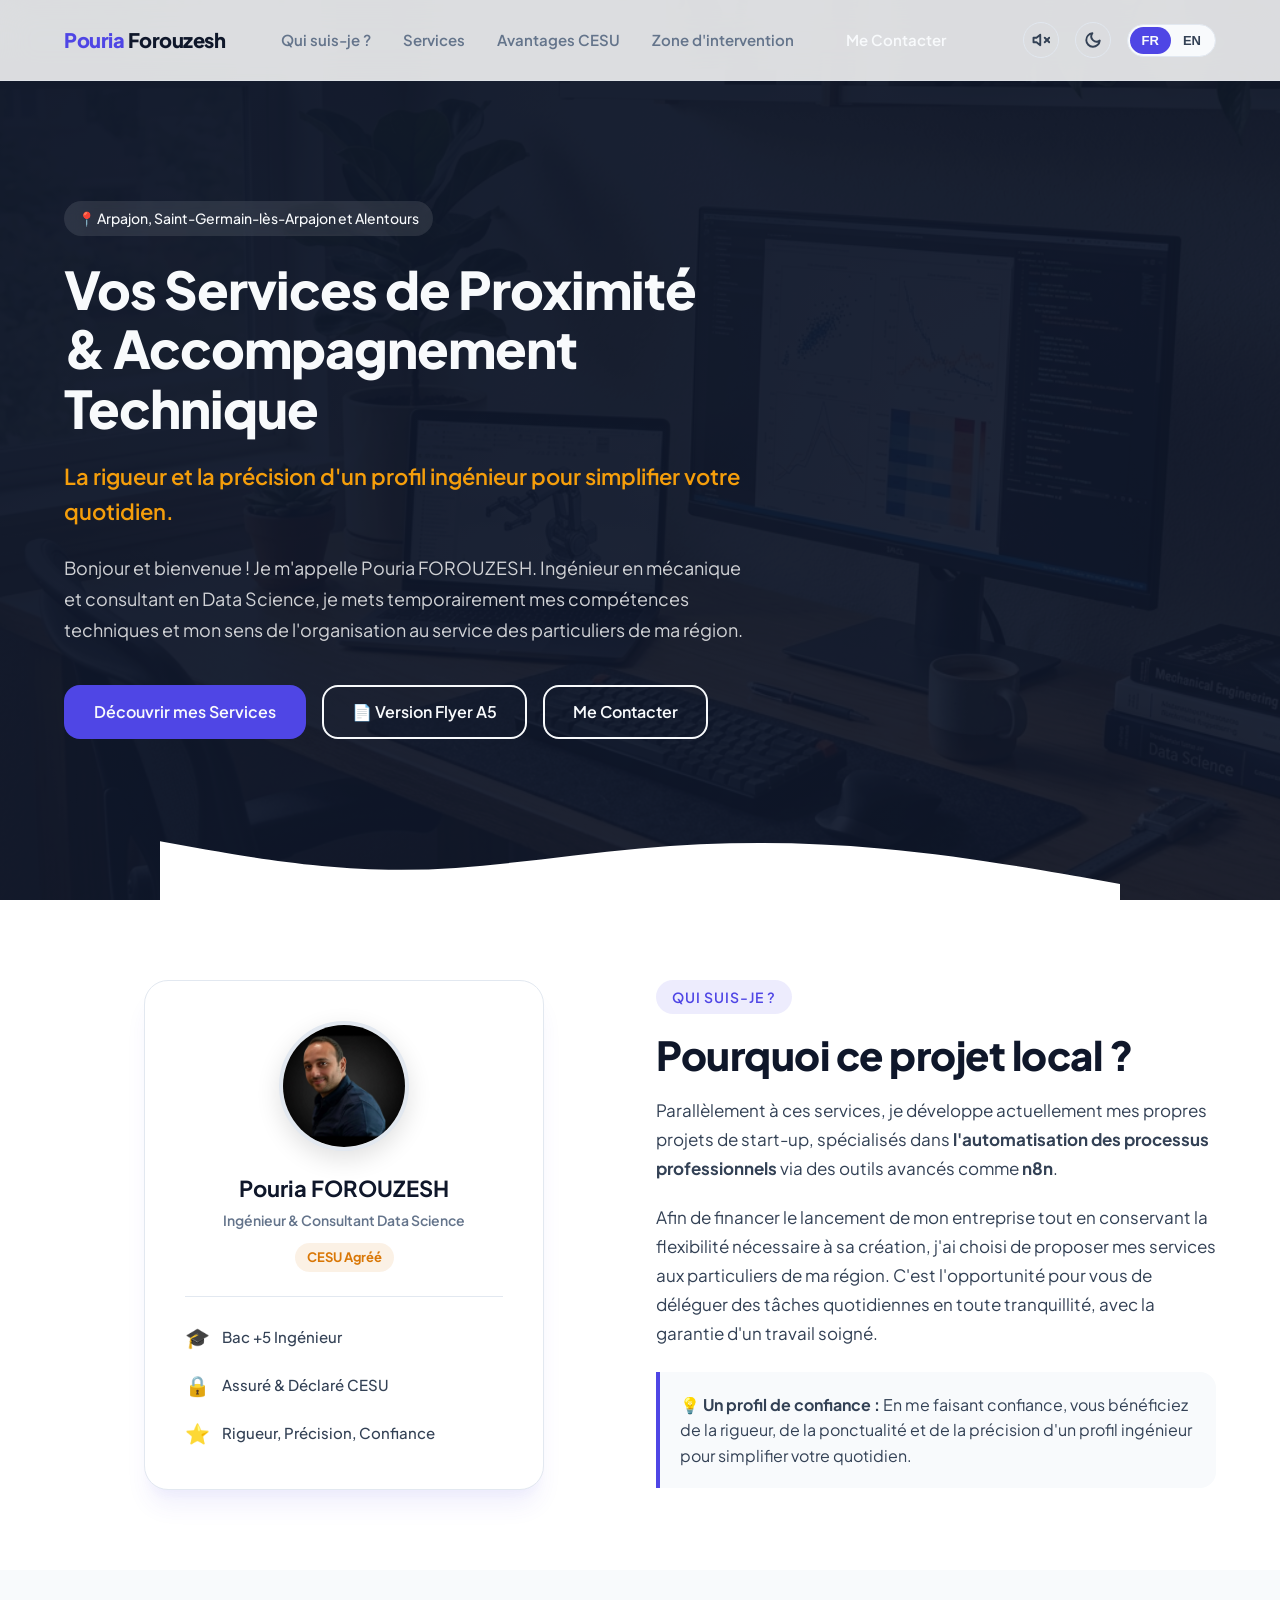
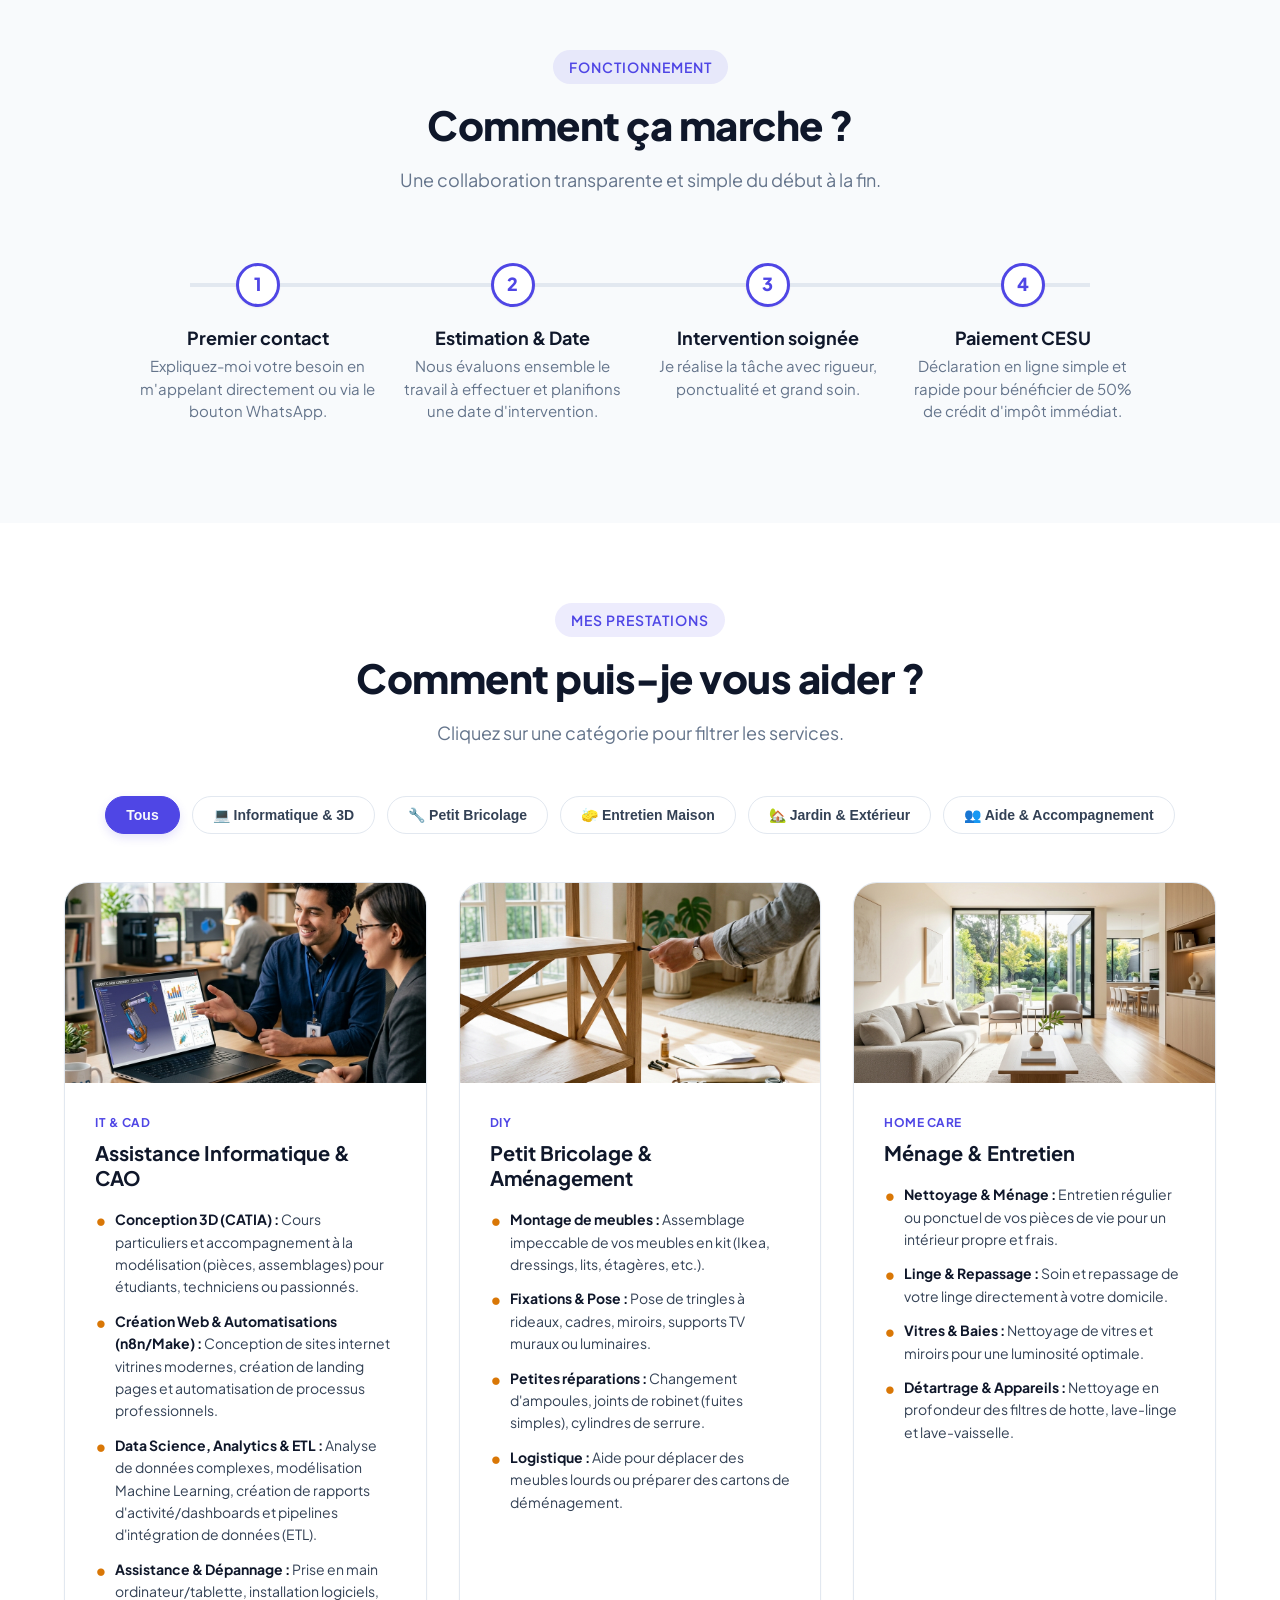
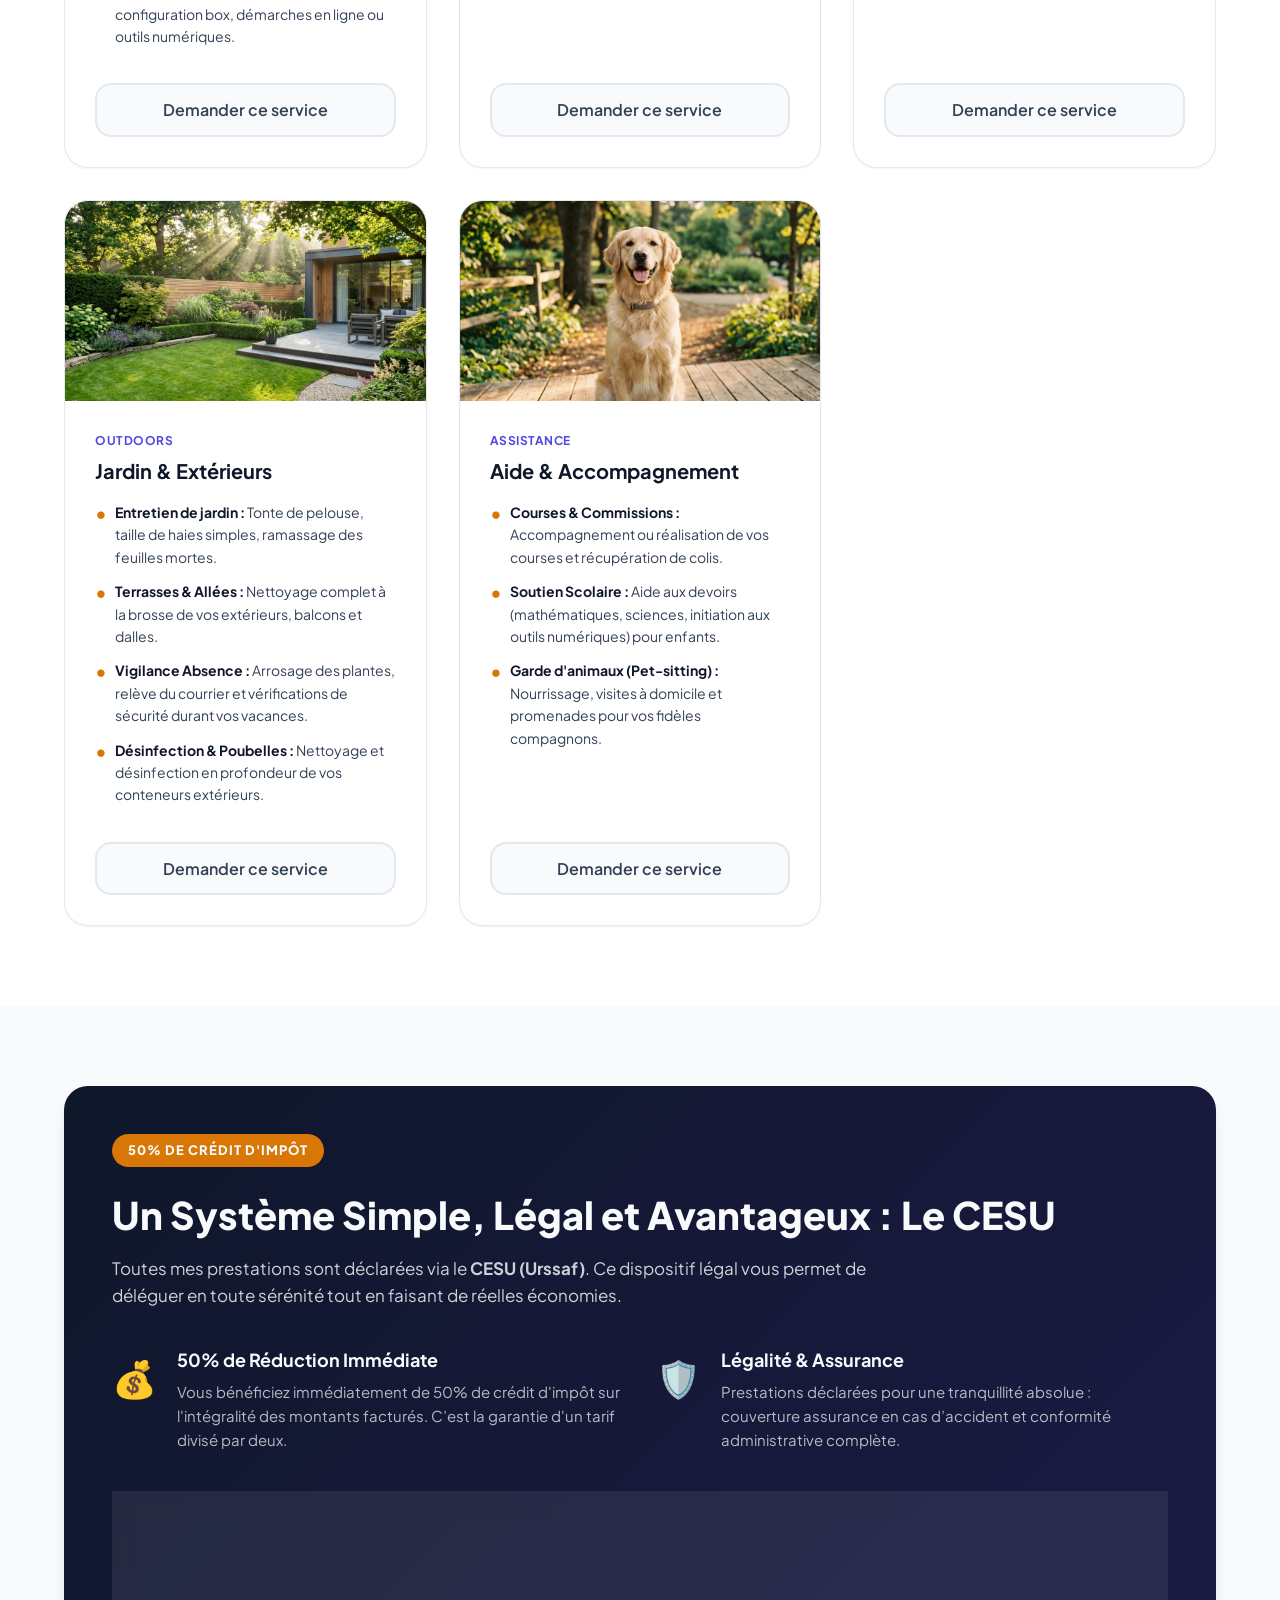
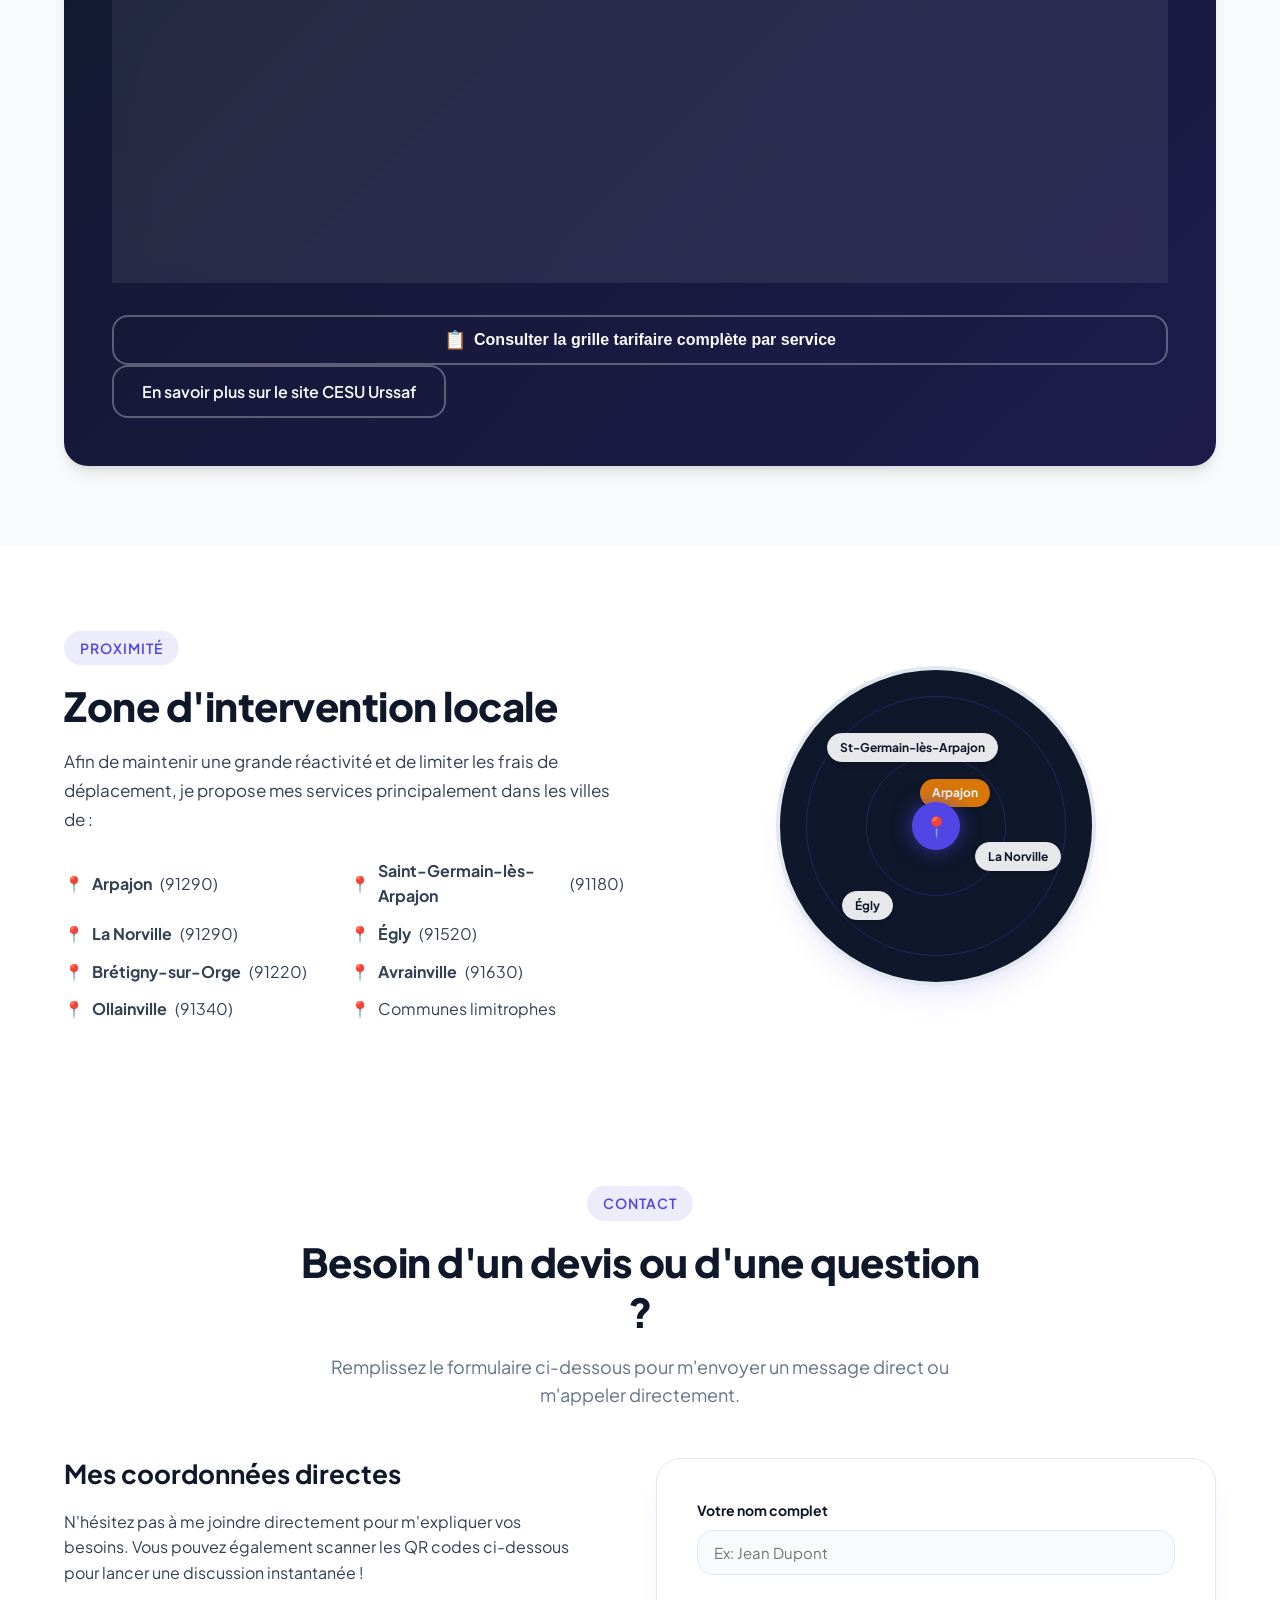
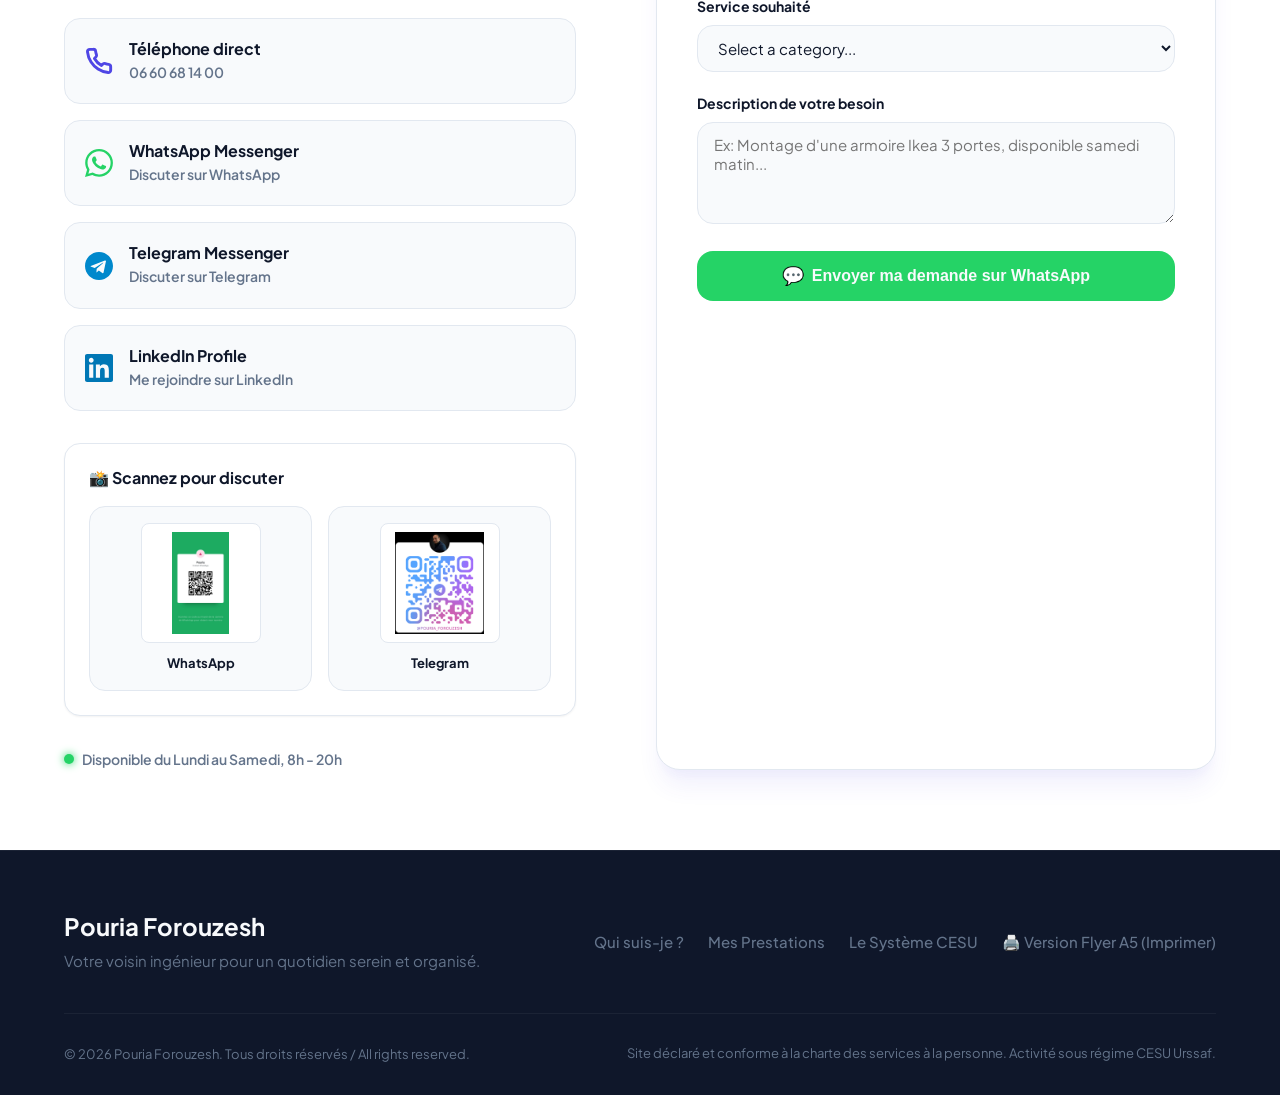
==== commit 3938e13f: "Add files via upload" ====
--- a/index.html
+++ b/index.html
@@ -143,6 +143,9 @@
                 <div class="hero-actions">
                     <a href="#services" class="btn btn-primary lang-fr">Découvrir mes Services</a>
                     <a href="#services" class="btn btn-primary lang-en">Discover my Services</a>
+                    
+                    <a href="flyer.html" target="_blank" class="btn btn-outline lang-fr">📄 Version Flyer A5</a>
+                    <a href="flyer.html" target="_blank" class="btn btn-outline lang-en">📄 A5 Flyer Version</a>
                     
                     <a href="#contact" class="btn btn-outline lang-fr">Me Contacter</a>
                     <a href="#contact" class="btn btn-outline lang-en">Contact Me</a>
